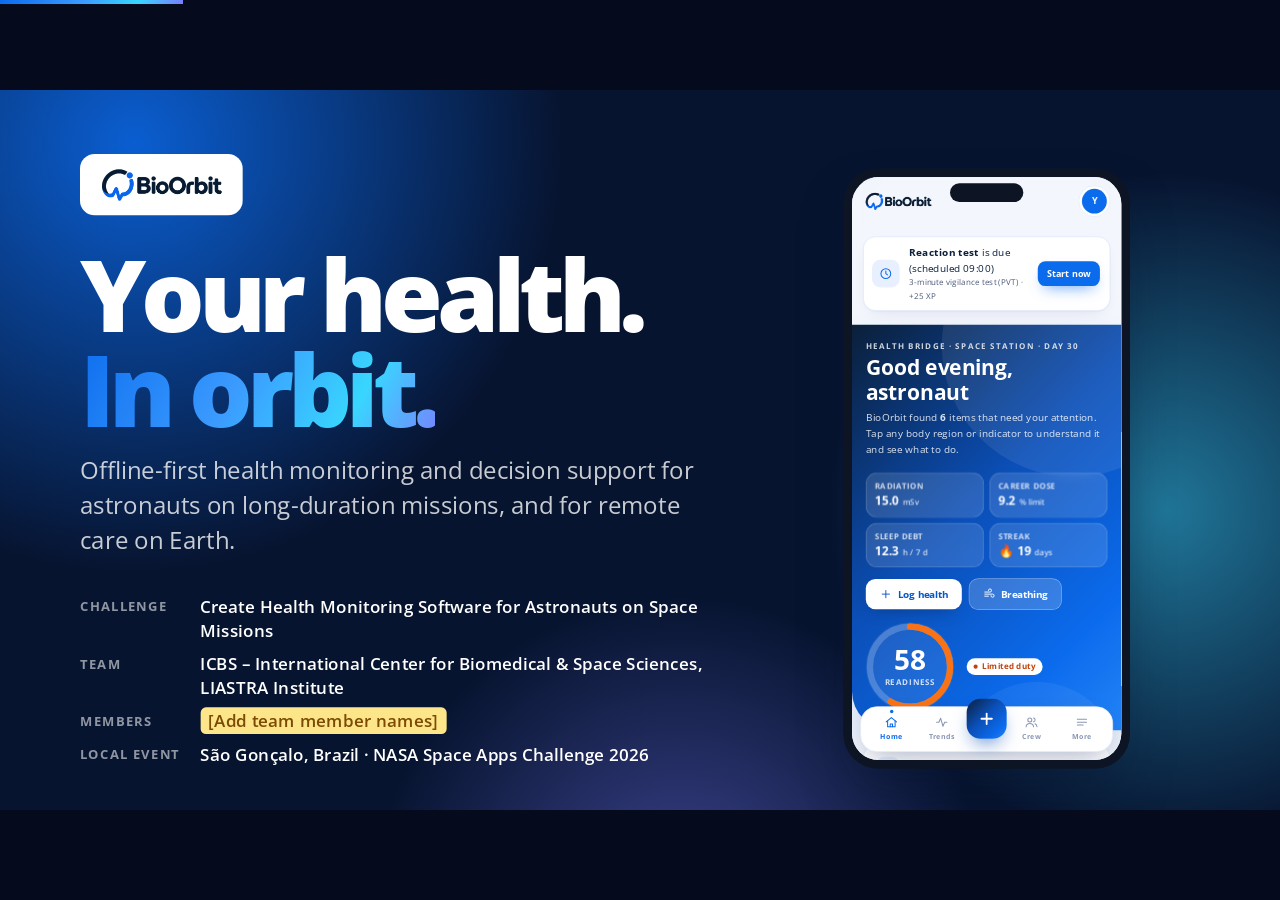
==== slides/index.html @ 47b67881 "Add 7-slide project demo and link it from site and docs" ====
<!doctype html>
<!--
  BioOrbit — Project demo (7 slides) · NASA Space Apps Challenge 2026
  LIASTRA Institute & ICBS
  ► EDIT TEAM MEMBER NAMES: search for "TEAM_MEMBERS" below.
  Navigate with ← → / space / swipe. Print (Ctrl/Cmd+P → Save as PDF, landscape) for a PDF version.
  SI disclosure: this page was written with the assistance of an AI coding assistant (Claude, Anthropic).
-->
<html lang="en">
<head>
<meta charset="utf-8">
<meta name="viewport" content="width=device-width, initial-scale=1">
<title>BioOrbit — Project Demo</title>
<meta name="description" content="BioOrbit project demo: 7 slides. LIASTRA Institute & ICBS, NASA Space Apps Challenge 2026.">
<link rel="icon" href="data:image/svg+xml,%3Csvg viewBox='0 0 100 100' xmlns='http://www.w3.org/2000/svg'%3E%3Cpath d='M68 20.8A36 36 0 1 0 24.5 77.5' fill='none' stroke='%230b1f3a' stroke-width='11' stroke-linecap='round'/%3E%3Cpath d='M17 76h12l7-14 8 27 6-10c14-1 26-8 32-20 3-6 4-11 4-17' fill='none' stroke='%230b6bed' stroke-width='10' stroke-linecap='round' stroke-linejoin='round'/%3E%3Ccircle cx='80' cy='21' r='8' fill='%230b6bed'/%3E%3C/svg%3E">
<link rel="preconnect" href="https://fonts.googleapis.com">
<link rel="preconnect" href="https://fonts.gstatic.com" crossorigin>
<link href="https://fonts.googleapis.com/css2?family=Open+Sans:wght@400;600;700;800&display=swap" rel="stylesheet">
<style>
:root { --navy: #071430; --ink: #0b1f3a; --ink2: #4a5878; --muted: #8592b0; --blue: #0b6bed; --sky: #3b9bff; --cyan: #38d6ff; --soft: #f3f6fc; --line: #e3e9f4; --grad: linear-gradient(120deg, #0b6bed, #3b9bff 45%, #38d6ff 75%, #7c7cff); }
* { box-sizing: border-box; }
html, body { margin: 0; height: 100%; background: #050b1c; font-family: 'Open Sans', system-ui, sans-serif; color: var(--ink); -webkit-font-smoothing: antialiased; overflow: hidden; }
.deck { position: fixed; inset: 0; display: grid; place-items: center; }
.slide { position: absolute; width: 1920px; height: 1080px; left: 50%; top: 50%; transform-origin: 0 0; overflow: hidden; background: #fff; opacity: 0; pointer-events: none; transition: opacity .45s ease; }
.slide.active { opacity: 1; pointer-events: auto; }
h1, h2, h3 { margin: 0; letter-spacing: -.035em; line-height: 1.05; }
p { margin: 0; }
.pad { position: absolute; inset: 0; padding: 96px 120px; }
.eyebrow { font-size: 24px; font-weight: 800; letter-spacing: .16em; text-transform: uppercase; background: var(--grad); -webkit-background-clip: text; background-clip: text; color: transparent; }
.eyebrow.light { background: none; color: #8fd2ff; }
h2 { font-size: 84px; font-weight: 800; margin-top: 20px; }
.lead { font-size: 32px; color: var(--ink2); margin-top: 26px; max-width: 1200px; line-height: 1.45; }
.num { position: absolute; right: 60px; bottom: 44px; font-size: 20px; font-weight: 700; color: var(--muted); }
.dark .num { color: rgba(255, 255, 255, .5); }
.foot-brand { position: absolute; left: 120px; bottom: 40px; display: flex; align-items: center; gap: 12px; font-size: 22px; font-weight: 800; color: var(--muted); }
.foot-brand svg { width: 34px; height: 34px; }
.dark { background: var(--navy); color: #fff; }
.dark .lead { color: rgba(255, 255, 255, .78); }
.mesh { position: absolute; inset: 0; pointer-events: none; }
.mesh i { position: absolute; border-radius: 50%; }
.grad-text { background: var(--grad); -webkit-background-clip: text; background-clip: text; color: transparent; }

/* device frames (fixed 1920×1080 coordinate space) */
.frame { position: relative; overflow: hidden; background: #f3f6fc; }
.frame iframe { position: absolute; left: 0; top: 0; border: 0; transform-origin: 0 0; pointer-events: none; }
.laptop { background: #0d1424; border-radius: 26px 26px 8px 8px; padding: 14px; box-shadow: 0 50px 100px -30px rgba(0, 0, 0, .55); }
.laptop .frame { border-radius: 12px; }
.phone { background: #0d1424; border-radius: 52px; padding: 13px; box-shadow: 0 40px 80px -24px rgba(7, 20, 48, .5); position: relative; }
.phone .frame { border-radius: 40px; }
.phone::after { content: ''; position: absolute; top: 22px; left: 50%; transform: translateX(-50%); width: 110px; height: 28px; border-radius: 16px; background: #0d1424; }

/* ---------- slide 1: title ---------- */
.s1 .mesh .a { width: 1400px; height: 1400px; left: -500px; top: -620px; background: radial-gradient(circle, rgba(11, 107, 237, .85), transparent 65%); }
.s1 .mesh .b { width: 1100px; height: 1100px; right: -380px; top: 80px; background: radial-gradient(circle, rgba(56, 214, 255, .5), transparent 65%); }
.s1 .mesh .c { width: 1000px; height: 1000px; left: 520px; bottom: -640px; background: radial-gradient(circle, rgba(124, 124, 255, .45), transparent 65%); }
.s1 .pad { display: grid; grid-template-columns: 1fr 640px; gap: 60px; align-items: center; }
.logo-chip { display: inline-flex; align-items: center; gap: 16px; background: #fff; border-radius: 22px; padding: 14px 26px; }
.logo-chip img { height: 64px; display: block; }
.s1 h1 { font-size: 150px; font-weight: 800; letter-spacing: -.06em; margin-top: 46px; line-height: .95; }
.s1 .lead { font-size: 36px; }
.meta { margin-top: 54px; display: grid; grid-template-columns: auto 1fr; gap: 14px 30px; font-size: 26px; }
.meta dt { color: rgba(255, 255, 255, .55); font-weight: 700; text-transform: uppercase; letter-spacing: .08em; font-size: 20px; padding-top: 5px; }
.meta dd { margin: 0; font-weight: 600; }
.edit-me { background: #fde68a; color: #7c4a03; padding: 2px 12px; border-radius: 8px; }
.s1 .phone { width: 430px; justify-self: center; }
.s1 .phone .frame { width: 404px; height: 874px; }
.s1 .phone iframe { width: 390px; height: 844px; transform: scale(1.0359); }
.partner-row { position: absolute; left: 120px; right: 120px; bottom: 44px; display: flex; align-items: center; gap: 36px; }
.partner-row span { font-size: 18px; font-weight: 700; letter-spacing: .14em; text-transform: uppercase; color: rgba(255, 255, 255, .55); }
.partner-row .pl { background: #fff; border-radius: 14px; padding: 10px 18px; display: flex; gap: 26px; align-items: center; }
.partner-row img { height: 44px; display: block; }

/* ---------- slide 2: problem ---------- */
.s2 .grid { display: grid; grid-template-columns: 1fr 1fr; gap: 80px; margin-top: 10px; }
.s2 h2 { font-size: 72px; }
.big-stat { margin-top: 48px; display: grid; grid-template-columns: 1fr 1fr 1fr; gap: 24px; }
.big-stat div { background: var(--soft); border-radius: 30px; padding: 34px 32px; }
.big-stat b { display: block; font-size: 88px; font-weight: 800; letter-spacing: -.05em; line-height: 1; background: linear-gradient(120deg, var(--ink), var(--blue)); -webkit-background-clip: text; background-clip: text; color: transparent; }
.big-stat span { display: block; font-size: 24px; color: var(--ink2); margin-top: 12px; font-weight: 600; line-height: 1.35; }
.hz { display: flex; flex-direction: column; gap: 16px; }
.hz div { display: flex; align-items: center; gap: 22px; padding: 22px 26px; border-radius: 24px; border: 2px solid var(--line); font-size: 27px; font-weight: 700; }
.hz div small { display: block; font-size: 21px; color: var(--ink2); font-weight: 500; margin-top: 2px; }
.hz i { width: 64px; height: 64px; border-radius: 18px; background: linear-gradient(135deg, #0b6bed, #38d6ff); color: #fff; display: grid; place-items: center; font-style: normal; font-size: 30px; flex: none; }
.question { margin-top: 36px; font-size: 31px; font-weight: 700; color: var(--ink); line-height: 1.35; }

/* ---------- slide 3: solution ---------- */
.s3 { background: linear-gradient(180deg, #fff 0%, #eef4ff 100%); }
.s3 .head { text-align: center; }
.s3 .head h2 { font-size: 64px; }
.s3 .head .lead { margin: 18px auto 0; text-align: center; max-width: 1300px; font-size: 28px; }
.s3 .laptop { position: absolute; left: 260px; top: 330px; width: 1080px; }
.s3 .laptop .frame { width: 1052px; height: 657px; }
.s3 .laptop iframe { width: 1440px; height: 900px; transform: scale(.7306); }
.callout { position: absolute; background: #fff; border-radius: 26px; padding: 22px 26px; box-shadow: 0 30px 60px -24px rgba(11, 31, 58, .35); width: 400px; font-size: 22px; color: var(--ink2); line-height: 1.4; }
.callout b { display: block; color: var(--ink); font-size: 26px; margin-bottom: 4px; }
.callout .dot { width: 14px; height: 14px; border-radius: 50%; display: inline-block; margin-right: 8px; vertical-align: 2px; }
.c1 { right: 110px; top: 370px; } .c2 { right: 110px; top: 580px; } .c3 { right: 110px; top: 790px; }

/* ---------- slide 4: UX ---------- */
.s4 .phones { position: absolute; left: 120px; right: 120px; top: 322px; display: grid; grid-template-columns: repeat(4, 1fr); gap: 46px; }
.s4 h2 { font-size: 72px; }
.s4 .lead { font-size: 28px; max-width: 1600px; margin-top: 18px; }
.s4 .ph { display: flex; flex-direction: column; align-items: center; }
.s4 .phone { width: 340px; }
.s4 .phone .frame { width: 314px; height: 500px; }
.s4 .phone iframe { width: 390px; height: 621px; transform: scale(.8051); }
.s4 .cap { margin-top: 26px; text-align: center; }
.s4 .cap b { display: block; font-size: 28px; }
.s4 .cap span { font-size: 21px; color: var(--ink2); }
.s4 .step { display: inline-grid; place-items: center; width: 40px; height: 40px; border-radius: 50%; background: var(--blue); color: #fff; font-weight: 800; font-size: 20px; margin-bottom: 10px; }

/* ---------- slide 5: smart detection ---------- */
.s5 .cols { display: grid; grid-template-columns: 820px 1fr; gap: 70px; margin-top: 50px; align-items: start; }
.s5 .laptop { width: 820px; }
.s5 .laptop .frame { width: 792px; height: 495px; }
.s5 .laptop iframe { width: 1440px; height: 900px; transform: scale(.55); }
.cards { display: flex; flex-direction: column; gap: 20px; }
.card { border-radius: 26px; padding: 26px 30px; background: var(--soft); }
.card b { display: block; font-size: 30px; letter-spacing: -.02em; }
.card p { font-size: 23px; color: var(--ink2); margin-top: 6px; line-height: 1.4; }
.card.blue { background: linear-gradient(135deg, #0b4fb8, #0b6bed 55%, #3b9bff); color: #fff; }
.card.blue p { color: rgba(255, 255, 255, .85); }
.formula { font-family: ui-monospace, Menlo, monospace; font-size: 20px; background: rgba(255, 255, 255, .16); padding: 10px 14px; border-radius: 12px; margin-top: 12px; display: inline-block; }

/* ---------- slide 6: NASA data ---------- */
.s6 .mesh .a { width: 1300px; height: 1300px; right: -420px; top: -480px; background: radial-gradient(circle, rgba(11, 107, 237, .6), transparent 65%); }
.s6 .cols { display: grid; grid-template-columns: 1fr 1fr; gap: 60px; margin-top: 50px; }
.box { border-radius: 28px; padding: 30px 34px; background: rgba(255, 255, 255, .06); border: 1px solid rgba(255, 255, 255, .12); }
.box h3 { font-size: 30px; font-weight: 800; letter-spacing: -.02em; }
.box ul { margin: 16px 0 0; padding-left: 28px; font-size: 23px; line-height: 1.5; color: rgba(255, 255, 255, .82); }
.box li { margin: 6px 0; }
.box + .box { margin-top: 24px; }
table.env { width: 100%; border-collapse: separate; border-spacing: 0 10px; font-size: 23px; margin-top: 10px; }
table.env th { text-align: left; font-size: 17px; text-transform: uppercase; letter-spacing: .1em; color: rgba(255, 255, 255, .5); font-weight: 700; padding: 0 16px; }
table.env td { background: rgba(255, 255, 255, .07); padding: 16px; font-weight: 600; }
table.env td:first-child { border-radius: 14px 0 0 14px; } table.env td:last-child { border-radius: 0 14px 14px 0; }
table.env td.src { font-size: 17px; color: rgba(255, 255, 255, .55); font-weight: 500; }

/* ---------- slide 7: impact ---------- */
.s7 { background: linear-gradient(135deg, #f1f6ff, #f7f3ff); }
.s7 .cols { display: grid; grid-template-columns: 1fr 1fr; gap: 70px; margin-top: 46px; }
.s7 .fut { display: grid; grid-template-columns: 1fr 1fr; gap: 18px; }
.s7 .fut div { background: #fff; border-radius: 24px; padding: 24px 26px; box-shadow: 0 16px 36px -24px rgba(11, 31, 58, .35); }
.s7 .fut b { display: block; font-size: 25px; }
.s7 .fut span { font-size: 20px; color: var(--ink2); }
.earth { border-radius: 32px; padding: 38px 40px; background: linear-gradient(135deg, #0b4fb8, #0b6bed 55%, #3b9bff); color: #fff; }
.earth h3 { font-size: 40px; font-weight: 800; }
.earth p { font-size: 25px; color: rgba(255, 255, 255, .88); margin-top: 14px; line-height: 1.45; }
.links { margin-top: 34px; background: #fff; border-radius: 28px; padding: 26px 32px; display: grid; gap: 10px; font-size: 24px; }
.links b { color: var(--muted); font-size: 18px; text-transform: uppercase; letter-spacing: .1em; display: inline-block; width: 150px; }
.links a { color: var(--blue); font-weight: 700; text-decoration: none; }
.s7 .partner-row span { color: var(--muted); }
.s7 .partner-row .pl { box-shadow: 0 10px 24px -16px rgba(11, 31, 58, .35); }

/* ---------- controls ---------- */
.controls { position: fixed; bottom: 18px; left: 50%; transform: translateX(-50%); display: flex; align-items: center; gap: 10px; z-index: 10; background: rgba(10, 20, 45, .75); backdrop-filter: blur(10px); padding: 8px 10px; border-radius: 999px; color: #fff; font: 600 14px 'Open Sans', sans-serif; transition: opacity .3s; }
.controls button { border: 0; background: rgba(255, 255, 255, .12); color: #fff; width: 38px; height: 38px; border-radius: 50%; font-size: 18px; cursor: pointer; }
.controls button:hover { background: rgba(255, 255, 255, .25); }
.controls .pdf { width: auto; padding: 0 14px; border-radius: 999px; font-size: 13px; font-weight: 700; }
.progress { position: fixed; top: 0; left: 0; height: 4px; background: var(--grad); z-index: 10; transition: width .4s; }
body.idle .controls { opacity: 0; }

@media print {
  @page { size: 1920px 1080px; margin: 0; }
  html, body { overflow: visible; height: auto; background: #fff; }
  .deck { position: static; display: block; }
  .slide { position: relative; left: 0 !important; top: 0 !important; transform: none !important; opacity: 1; page-break-after: always; break-after: page; }
  .controls, .progress { display: none; }
  * { -webkit-print-color-adjust: exact; print-color-adjust: exact; }
}
</style>
</head>
<body>
<div class="progress" id="progress"></div>
<div class="deck" id="deck">

  <!-- 1 · TITLE -->
  <section class="slide dark s1">
    <div class="mesh"><i class="a"></i><i class="b"></i><i class="c"></i></div>
    <div class="pad">
      <div>
        <div class="logo-chip"><img src="../assets/img/bioorbit-logo.webp" alt="BioOrbit"></div>
        <h1>Your health.<br><span class="grad-text">In orbit.</span></h1>
        <p class="lead">Offline-first health monitoring and decision support for astronauts on long-duration missions, and for remote care on Earth.</p>
        <dl class="meta">
          <dt>Challenge</dt><dd>Create Health Monitoring Software for Astronauts on Space Missions</dd>
          <dt>Team</dt><dd>ICBS – International Center for Biomedical &amp; Space Sciences, LIASTRA Institute</dd>
          <!-- TEAM_MEMBERS: replace the text inside the span below with the member names -->
          <dt>Members</dt><dd><span class="edit-me" id="members">[Add team member names]</span></dd>
          <dt>Local event</dt><dd>São Gonçalo, Brazil · NASA Space Apps Challenge 2026</dd>
        </dl>
      </div>
      <div class="phone"><div class="frame"><iframe src="../app.html?embed=1#bridge" title="BioOrbit app" tabindex="-1"></iframe></div></div>
    </div>
  </section>

  <!-- 2 · PROBLEM -->
  <section class="slide s2">
    <div class="pad">
      <div class="grid">
        <div>
          <div class="eyebrow">The challenge</div>
          <h2>Far from Earth, astronauts are their own first doctors.</h2>
          <div class="big-stat">
            <div><b>22<small style="font-size:40px"> min</small></b><span>max one-way delay to Mars</span></div>
            <div><b>0</b><span>chance of evacuation in Mars transit</span></div>
            <div><b>~6<small style="font-size:40px"> h</small></b><span>average sleep per night in orbit</span></div>
          </div>
          <p class="question">How can a crew spot health changes early, understand them and act, without waiting for Earth?</p>
        </div>
        <div>
          <p style="font-size:24px;font-weight:700;color:var(--muted);text-transform:uppercase;letter-spacing:.12em;margin:8px 0 20px">NASA HRP · 5 hazards of human spaceflight</p>
          <div class="hz">
            <div><i>☢</i><span>Space radiation<small>Cancer, cardiovascular and CNS risk</small></span></div>
            <div><i>◉</i><span>Isolation &amp; confinement<small>Mood, sleep, cognition, crew cohesion</small></span></div>
            <div><i>↔</i><span>Distance from Earth<small>Delayed support, no evacuation</small></span></div>
            <div><i>⇵</i><span>Gravity fields<small>Bone, muscle, heart, vision (SANS)</small></span></div>
            <div><i>⌂</i><span>Hostile closed environments<small>Air, CO₂, microbes, immune changes</small></span></div>
          </div>
        </div>
      </div>
    </div>
    <div class="foot-brand"><svg viewBox="0 0 100 100"><path d="M68 20.8A36 36 0 1 0 24.5 77.5" fill="none" stroke="#0b1f3a" stroke-width="11" stroke-linecap="round"/><path d="M17 76h12l7-14 8 27 6-10c14-1 26-8 32-20 3-6 4-11 4-17" fill="none" stroke="#0b6bed" stroke-width="10" stroke-linecap="round" stroke-linejoin="round"/><circle cx="80" cy="21" r="8" fill="#0b6bed"/></svg>BioOrbit</div>
    <div class="num">2 / 7</div>
  </section>

  <!-- 3 · SOLUTION -->
  <section class="slide s3">
    <div class="pad">
      <div class="head">
        <div class="eyebrow">Our solution</div>
        <h2>BioOrbit: a health bridge for every crew member.</h2>
        <p class="lead">One screen answers three questions: <b>How am I?</b> <b>What does it mean?</b> <b>What do I do now?</b></p>
      </div>
    </div>
    <div class="laptop"><div class="frame"><iframe src="../app.html?embed=1#bridge" title="BioOrbit bridge" tabindex="-1"></iframe></div></div>
    <div class="callout c1"><b>Readiness score</b>0–100 score with a duty status, from 14 indicators, symptoms and baseline changes.</div>
    <div class="callout c2"><b>Interactive body map</b><span class="dot" style="background:#10b981"></span><span class="dot" style="background:#f59e0b"></span><span class="dot" style="background:#ef4444"></span>8 body systems, colour-coded and clickable.</div>
    <div class="callout c3"><b>Findings &amp; guidance</b>Clear onboard actions, with escalation that adapts to the communication delay.</div>
    <div class="num">3 / 7</div>
  </section>

  <!-- 4 · USER EXPERIENCE -->
  <section class="slide s4">
    <div class="pad">
      <div class="eyebrow">User experience</div>
      <h2>Measure. Understand. Act.</h2>
      <p class="lead">It works offline on any phone or laptop. Every measurement explains itself, so no medical training is needed.</p>
    </div>
    <div class="phones">
      <div class="ph"><div class="phone"><div class="frame"><iframe src="../app.html?embed=1#log" title="Log health" tabindex="-1"></iframe></div></div><div class="cap"><span class="step">1</span><b>Guided logging</b><span>Fields turn green, amber or red as you type</span></div></div>
      <div class="ph"><div class="phone"><div class="frame"><iframe src="../app.html?embed=1#pulse" title="Camera pulse" tabindex="-1"></iframe></div></div><div class="cap"><span class="step">2</span><b>Camera pulse</b><span>Heart rate from a fingertip, on-device</span></div></div>
      <div class="ph"><div class="phone"><div class="frame"><iframe src="../app.html?embed=1#reaction" title="Reaction test" tabindex="-1"></iframe></div></div><div class="cap"><span class="step">3</span><b>Reaction test</b><span>3-min PVT-B fatigue screening (used on the ISS)</span></div></div>
      <div class="ph"><div class="phone"><div class="frame"><iframe src="../app.html?embed=1#achievements" title="Achievements" tabindex="-1"></iframe></div></div><div class="cap"><span class="step">4</span><b>Gamified routine</b><span>Timed prompts, XP, streaks and badges</span></div></div>
    </div>
    <div class="num">4 / 7</div>
  </section>

  <!-- 5 · SMART DETECTION -->
  <section class="slide s5">
    <div class="pad">
      <div class="eyebrow">How it works</div>
      <h2>It catches change before it becomes an emergency.</h2>
      <div class="cols">
        <div>
          <div class="laptop"><div class="frame"><iframe src="../app.html?embed=1#trends" title="Trends" tabindex="-1"></iframe></div></div>
          <p style="font-size:22px;color:var(--ink2);margin-top:22px">Dynamic charts: the reference band is shown in green, points are colour-coded by status, and the whole crew can be compared.</p>
        </div>
        <div class="cards">
          <div class="card blue"><b>Personal-baseline drift</b><p>Compares your last 3 days with your own 18-day baseline, and flags change even inside the "normal" range.</p><span class="formula">z = (recent − baseline) / sd  ·  |z| ≥ 2</span></div>
          <div class="card"><b>Multi-signal patterns</b><p>Sleep debt + slower reactions → fatigue. Fever + high heart rate + rash → possible infection. Low mood on 3 of 5 days → behavioural health.</p></div>
          <div class="card"><b>Delay-aware escalation</b><p>On the ISS: call the flight surgeon. On Mars: follow the onboard protocol now and send a structured downlink report.</p></div>
        </div>
      </div>
    </div>
    <div class="num">5 / 7</div>
  </section>

  <!-- 6 · NASA DATA -->
  <section class="slide dark s6">
    <div class="mesh"><i class="a"></i></div>
    <div class="pad">
      <div class="eyebrow light">NASA &amp; space agency data</div>
      <h2>Built on open space-health science.</h2>
      <div class="cols">
        <div>
          <div class="box"><h3>NASA Human Research Program</h3><ul>
            <li><b>5 Hazards of Human Spaceflight:</b> every indicator is mapped to one or more hazards</li>
            <li><b>Risks of Human Spaceflight:</b> chosen body systems (cardiovascular, bone and muscle, behavioural, sleep, nutrition, SANS, immune)</li>
            <li><b>NASA-STD-3001:</b> 600 mSv career radiation limit in the dose tracker</li></ul></div>
          <div class="box"><h3>CSA &amp; scientific literature</h3><ul>
            <li>CSA: <i>Monitoring Radiation for Astronaut Health</i> → cumulative dose tracking</li>
            <li>PVT-B (Basner et al., 2011): validated 3-minute vigilance test</li>
            <li>Sleep (Barger 2014), core temperature (Stahn 2017), bone loss (Lang 2004)</li></ul></div>
        </div>
        <div class="box"><h3>Mission environments in the app</h3>
          <table class="env">
            <tr><th>Environment</th><th>Dose / day</th><th>Delay</th><th>Source</th></tr>
            <tr><td>🛰 Space Station</td><td>≈ 0.5 mSv</td><td>&lt; 1 s</td><td class="src">ISS dosimetry</td></tr>
            <tr><td>🌕 Lunar surface</td><td>1.37 mSv</td><td>~1.3 s</td><td class="src">Zhang 2020</td></tr>
            <tr><td>🚀 Mars transit</td><td>1.84 mSv</td><td>3–22 min</td><td class="src">Zeitlin 2013</td></tr>
            <tr><td>🔴 Mars surface</td><td>0.64 mSv</td><td>3–22 min</td><td class="src">Hassler 2014</td></tr>
            <tr><td>🌍 Earth remote care</td><td>background</td><td>real time</td><td class="src">telemedicine</td></tr>
          </table>
        </div>
      </div>
    </div>
    <div class="num">6 / 7</div>
  </section>

  <!-- 7 · IMPACT & FUTURE -->
  <section class="slide s7">
    <div class="pad">
      <div class="eyebrow">Impact &amp; future</div>
      <h2>Built for Mars. Useful on Earth.</h2>
      <div class="cols">
        <div>
          <div class="earth"><h3>🌍 Remote care on Earth</h3><p>The same offline, delay-tolerant design serves people far from hospitals: Amazon riverside communities, Antarctic stations, ships at sea and home monitoring linked to telemedicine.</p></div>
          <div class="links">
            <div><b>Website</b><a href="https://aniramanin.github.io/bioorbit/">aniramanin.github.io/bioorbit</a></div>
            <div><b>Live app</b><a href="https://aniramanin.github.io/bioorbit/app.html">aniramanin.github.io/bioorbit/app.html</a></div>
            <div><b>Code</b><a href="https://github.com/aniramanin/bioorbit">github.com/aniramanin/bioorbit</a></div>
          </div>
        </div>
        <div>
          <p style="font-size:24px;font-weight:700;color:var(--muted);text-transform:uppercase;letter-spacing:.12em;margin:4px 0 20px">Next steps</p>
          <div class="fut">
            <div><b>Wearable sensors</b><span>Bluetooth heart rate, SpO₂ and temperature input</span></div>
            <div><b>Ultrasound guidance</b><span>Step-by-step guidance for self-scans</span></div>
            <div><b>Learned baselines</b><span>Models trained on analog-mission data</span></div>
            <div><b>Clinical validation</b><span>Testing with flight surgeons and physicians</span></div>
          </div>
        </div>
      </div>
    </div>
    <div class="partner-row"><span>A project by</span><div class="pl"><img src="../assets/img/liastra-logo.png" alt="LIASTRA Institute"><img src="../assets/img/icbs-logo.webp" alt="ICBS"></div><span>Competing in</span><div class="pl"><img src="../assets/img/space-apps-logo.png" alt="NASA Space Apps Challenge"></div></div>
    <div class="num">7 / 7</div>
  </section>
</div>

<div class="controls" id="controls">
  <button id="prev" aria-label="Previous slide">‹</button>
  <span id="count">1 / 7</span>
  <button id="next" aria-label="Next slide">›</button>
  <button class="pdf" id="pdf" title="Save as PDF (choose landscape)">PDF</button>
  <button class="pdf" id="fs" title="Fullscreen">⛶</button>
</div>

<script>
(function () {
  const slides = [...document.querySelectorAll('.slide')];
  let i = Math.max(0, Math.min(slides.length - 1, (parseInt(location.hash.slice(1), 10) || 1) - 1));
  function fit() {
    const s = Math.min(innerWidth / 1920, innerHeight / 1080);
    slides.forEach(sl => { sl.style.transform = `scale(${s}) translate(-50%, -50%)`; });
  }
  function show(n) {
    i = (n + slides.length) % slides.length;
    slides.forEach((s, k) => s.classList.toggle('active', k === i));
    document.getElementById('count').textContent = `${i + 1} / ${slides.length}`;
    document.getElementById('progress').style.width = ((i + 1) / slides.length * 100) + '%';
    history.replaceState(null, '', '#' + (i + 1));
  }
  addEventListener('resize', fit);
  addEventListener('keydown', e => {
    if (['ArrowRight', 'PageDown', ' '].includes(e.key)) { e.preventDefault(); show(i + 1); }
    if (['ArrowLeft', 'PageUp'].includes(e.key)) { e.preventDefault(); show(i - 1); }
    if (e.key === 'Home') show(0);
    if (e.key === 'End') show(slides.length - 1);
    if (e.key === 'f') document.documentElement.requestFullscreen && document.documentElement.requestFullscreen();
  });
  document.getElementById('prev').onclick = () => show(i - 1);
  document.getElementById('next').onclick = () => show(i + 1);
  document.getElementById('pdf').onclick = () => print();
  document.getElementById('fs').onclick = () => (document.fullscreenElement ? document.exitFullscreen() : document.documentElement.requestFullscreen());
  let x0 = null;
  addEventListener('touchstart', e => { x0 = e.touches[0].clientX; }, { passive: true });
  addEventListener('touchend', e => { if (x0 === null) return; const dx = e.changedTouches[0].clientX - x0; if (Math.abs(dx) > 40) show(i + (dx < 0 ? 1 : -1)); x0 = null; });
  let t; const idle = () => { document.body.classList.remove('idle'); clearTimeout(t); t = setTimeout(() => document.body.classList.add('idle'), 2500); };
  addEventListener('mousemove', idle); idle();
  fit(); show(i);
})();
</script>
</body>
</html>
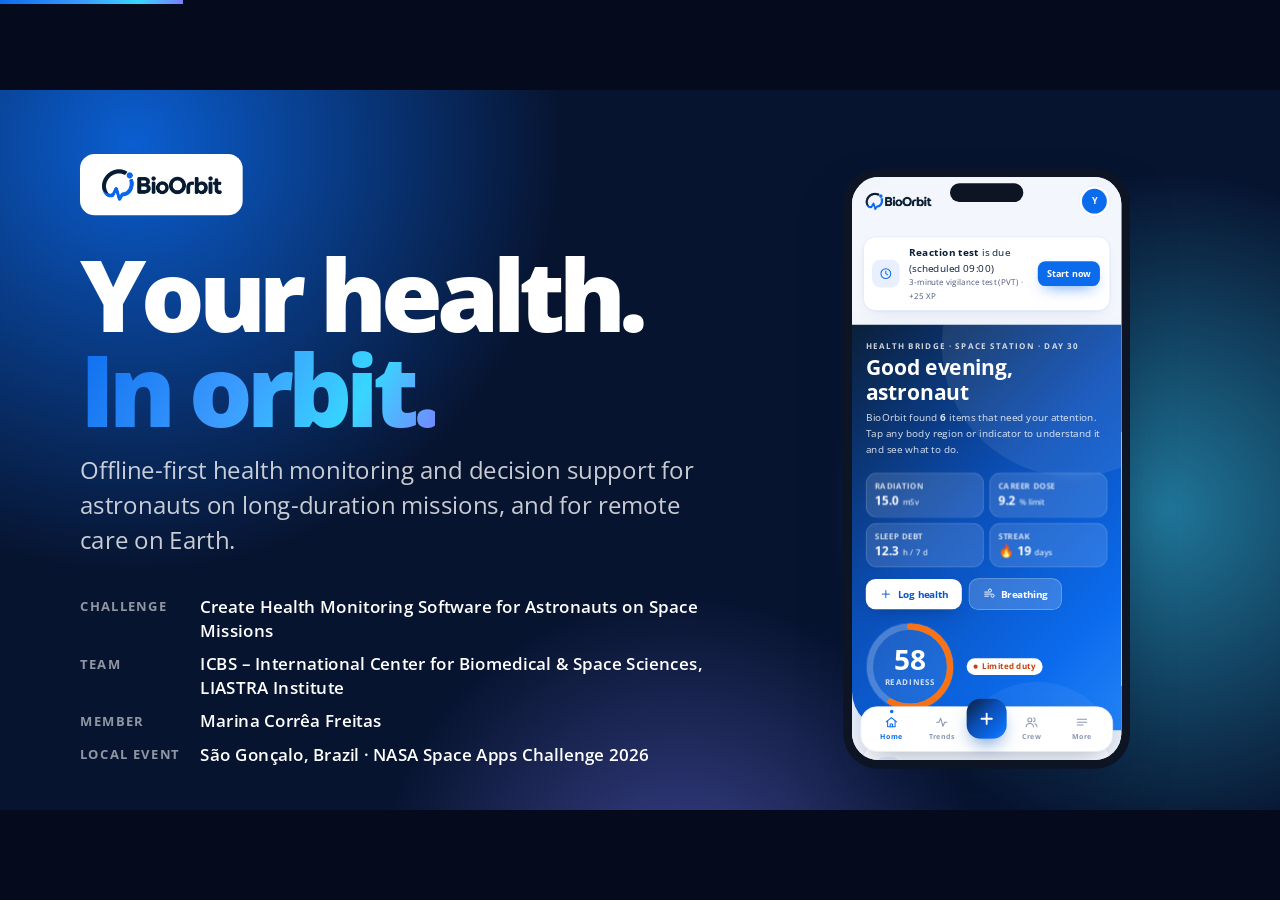
==== commit 871f686e: "Slides: add team member, phone-proportioned frames on slide 4" ====
--- a/slides/index.html
+++ b/slides/index.html
@@ -101,10 +101,11 @@
 .s4 h2 { font-size: 72px; }
 .s4 .lead { font-size: 28px; max-width: 1600px; margin-top: 18px; }
 .s4 .ph { display: flex; flex-direction: column; align-items: center; }
-.s4 .phone { width: 340px; }
-.s4 .phone .frame { width: 314px; height: 500px; }
-.s4 .phone iframe { width: 390px; height: 621px; transform: scale(.8051); }
-.s4 .cap { margin-top: 26px; text-align: center; }
+.s4 .phone { width: 299px; border-radius: 46px; padding: 12px; }
+.s4 .phone::after { top: 20px; width: 90px; height: 24px; }
+.s4 .phone .frame { width: 275px; height: 595px; border-radius: 35px; }
+.s4 .phone iframe { width: 390px; height: 844px; transform: scale(.7051); }
+.s4 .cap { margin-top: 22px; text-align: center; }
 .s4 .cap b { display: block; font-size: 28px; }
 .s4 .cap span { font-size: 21px; color: var(--ink2); }
 .s4 .step { display: inline-grid; place-items: center; width: 40px; height: 40px; border-radius: 50%; background: var(--blue); color: #fff; font-weight: 800; font-size: 20px; margin-bottom: 10px; }
@@ -185,8 +186,8 @@
         <dl class="meta">
           <dt>Challenge</dt><dd>Create Health Monitoring Software for Astronauts on Space Missions</dd>
           <dt>Team</dt><dd>ICBS – International Center for Biomedical &amp; Space Sciences, LIASTRA Institute</dd>
-          <!-- TEAM_MEMBERS: replace the text inside the span below with the member names -->
-          <dt>Members</dt><dd><span class="edit-me" id="members">[Add team member names]</span></dd>
+          <!-- TEAM_MEMBERS -->
+          <dt>Member</dt><dd id="members">Marina Corrêa Freitas</dd>
           <dt>Local event</dt><dd>São Gonçalo, Brazil · NASA Space Apps Challenge 2026</dd>
         </dl>
       </div>
@@ -248,10 +249,10 @@
       <p class="lead">It works offline on any phone or laptop. Every measurement explains itself, so no medical training is needed.</p>
     </div>
     <div class="phones">
-      <div class="ph"><div class="phone"><div class="frame"><iframe src="../app.html?embed=1#log" title="Log health" tabindex="-1"></iframe></div></div><div class="cap"><span class="step">1</span><b>Guided logging</b><span>Fields turn green, amber or red as you type</span></div></div>
-      <div class="ph"><div class="phone"><div class="frame"><iframe src="../app.html?embed=1#pulse" title="Camera pulse" tabindex="-1"></iframe></div></div><div class="cap"><span class="step">2</span><b>Camera pulse</b><span>Heart rate from a fingertip, on-device</span></div></div>
-      <div class="ph"><div class="phone"><div class="frame"><iframe src="../app.html?embed=1#reaction" title="Reaction test" tabindex="-1"></iframe></div></div><div class="cap"><span class="step">3</span><b>Reaction test</b><span>3-min PVT-B fatigue screening (used on the ISS)</span></div></div>
-      <div class="ph"><div class="phone"><div class="frame"><iframe src="../app.html?embed=1#achievements" title="Achievements" tabindex="-1"></iframe></div></div><div class="cap"><span class="step">4</span><b>Gamified routine</b><span>Timed prompts, XP, streaks and badges</span></div></div>
+      <div class="ph"><div class="phone"><div class="frame"><iframe src="../app.html?embed=1#log" title="Log health" tabindex="-1"></iframe></div></div><div class="cap"><b>Guided logging</b><span>Fields turn green, amber or red as you type</span></div></div>
+      <div class="ph"><div class="phone"><div class="frame"><iframe src="../app.html?embed=1#pulse" title="Camera pulse" tabindex="-1"></iframe></div></div><div class="cap"><b>Camera pulse</b><span>Heart rate from a fingertip, on-device</span></div></div>
+      <div class="ph"><div class="phone"><div class="frame"><iframe src="../app.html?embed=1#reaction" title="Reaction test" tabindex="-1"></iframe></div></div><div class="cap"><b>Reaction test</b><span>3-min PVT-B fatigue screening (used on the ISS)</span></div></div>
+      <div class="ph"><div class="phone"><div class="frame"><iframe src="../app.html?embed=1#achievements" title="Achievements" tabindex="-1"></iframe></div></div><div class="cap"><b>Gamified routine</b><span>Timed prompts, XP, streaks and badges</span></div></div>
     </div>
     <div class="num">4 / 7</div>
   </section>
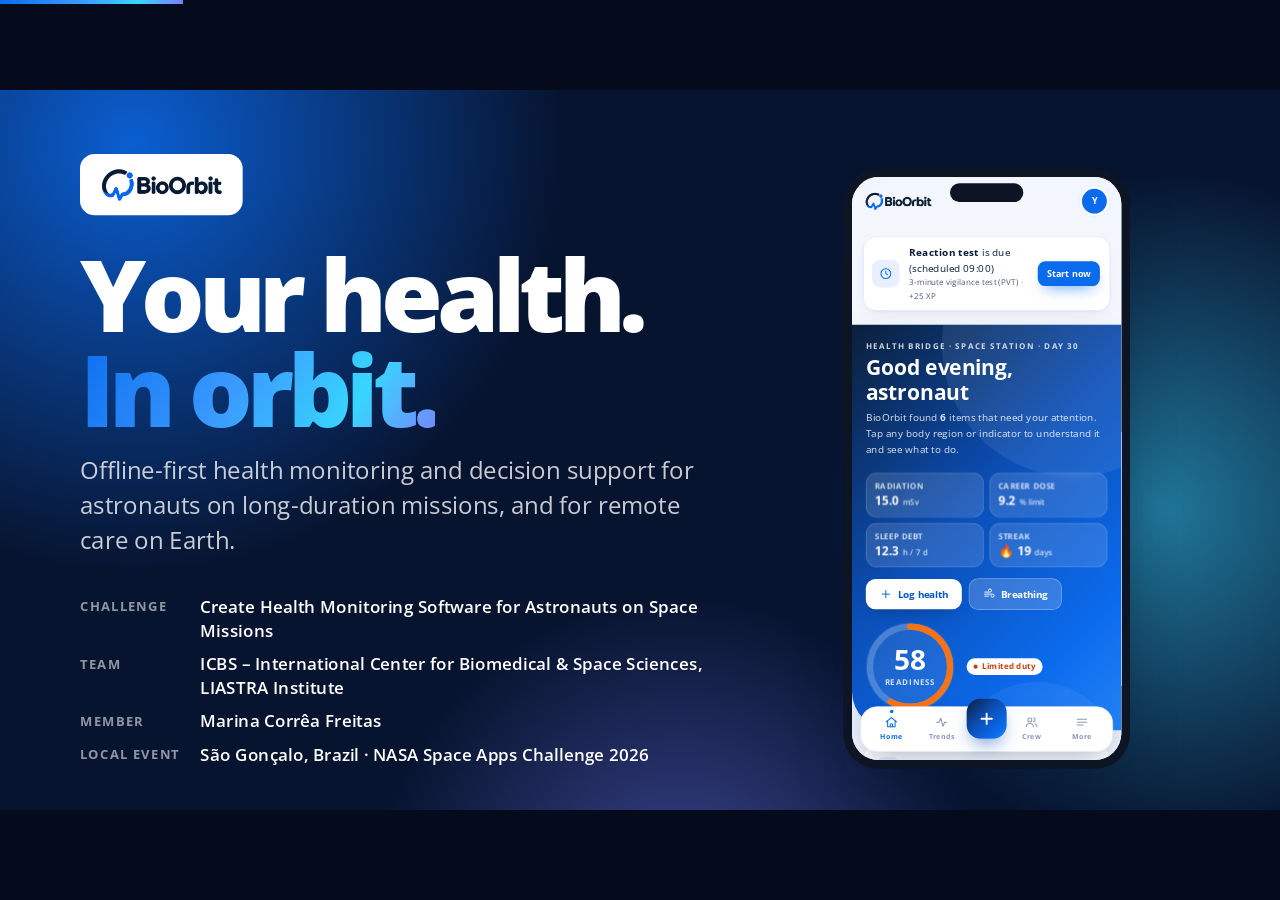
==== commit 435e5ba7: "Add PDF version of the demo slides" ====
--- a/slides/index.html
+++ b/slides/index.html
@@ -156,10 +156,13 @@
 /* ---------- controls ---------- */
 .controls { position: fixed; bottom: 18px; left: 50%; transform: translateX(-50%); display: flex; align-items: center; gap: 10px; z-index: 10; background: rgba(10, 20, 45, .75); backdrop-filter: blur(10px); padding: 8px 10px; border-radius: 999px; color: #fff; font: 600 14px 'Open Sans', sans-serif; transition: opacity .3s; }
 .controls button { border: 0; background: rgba(255, 255, 255, .12); color: #fff; width: 38px; height: 38px; border-radius: 50%; font-size: 18px; cursor: pointer; }
-.controls button:hover { background: rgba(255, 255, 255, .25); }
+.controls button:hover, .controls a.pdf:hover { background: rgba(255, 255, 255, .25); }
+.controls a.pdf { display: inline-grid; place-items: center; height: 38px; color: #fff; text-decoration: none; background: rgba(255, 255, 255, .12); }
 .controls .pdf { width: auto; padding: 0 14px; border-radius: 999px; font-size: 13px; font-weight: 700; }
 .progress { position: fixed; top: 0; left: 0; height: 4px; background: var(--grad); z-index: 10; transition: width .4s; }
 body.idle .controls { opacity: 0; }
+.export .controls, .export .progress { display: none !important; }
+.export .slide { transition: none !important; }
 
 @media print {
   @page { size: 1920px 1080px; margin: 0; }
@@ -343,7 +346,7 @@
   <button id="prev" aria-label="Previous slide">‹</button>
   <span id="count">1 / 7</span>
   <button id="next" aria-label="Next slide">›</button>
-  <button class="pdf" id="pdf" title="Save as PDF (choose landscape)">PDF</button>
+  <a class="pdf" id="pdf" href="BioOrbit-slides.pdf" download title="Download PDF">PDF</a>
   <button class="pdf" id="fs" title="Fullscreen">⛶</button>
 </div>
 
@@ -372,13 +375,13 @@
   });
   document.getElementById('prev').onclick = () => show(i - 1);
   document.getElementById('next').onclick = () => show(i + 1);
-  document.getElementById('pdf').onclick = () => print();
   document.getElementById('fs').onclick = () => (document.fullscreenElement ? document.exitFullscreen() : document.documentElement.requestFullscreen());
   let x0 = null;
   addEventListener('touchstart', e => { x0 = e.touches[0].clientX; }, { passive: true });
   addEventListener('touchend', e => { if (x0 === null) return; const dx = e.changedTouches[0].clientX - x0; if (Math.abs(dx) > 40) show(i + (dx < 0 ? 1 : -1)); x0 = null; });
   let t; const idle = () => { document.body.classList.remove('idle'); clearTimeout(t); t = setTimeout(() => document.body.classList.add('idle'), 2500); };
   addEventListener('mousemove', idle); idle();
+  if (new URLSearchParams(location.search).has('export')) document.documentElement.classList.add('export');
   fit(); show(i);
 })();
 </script>
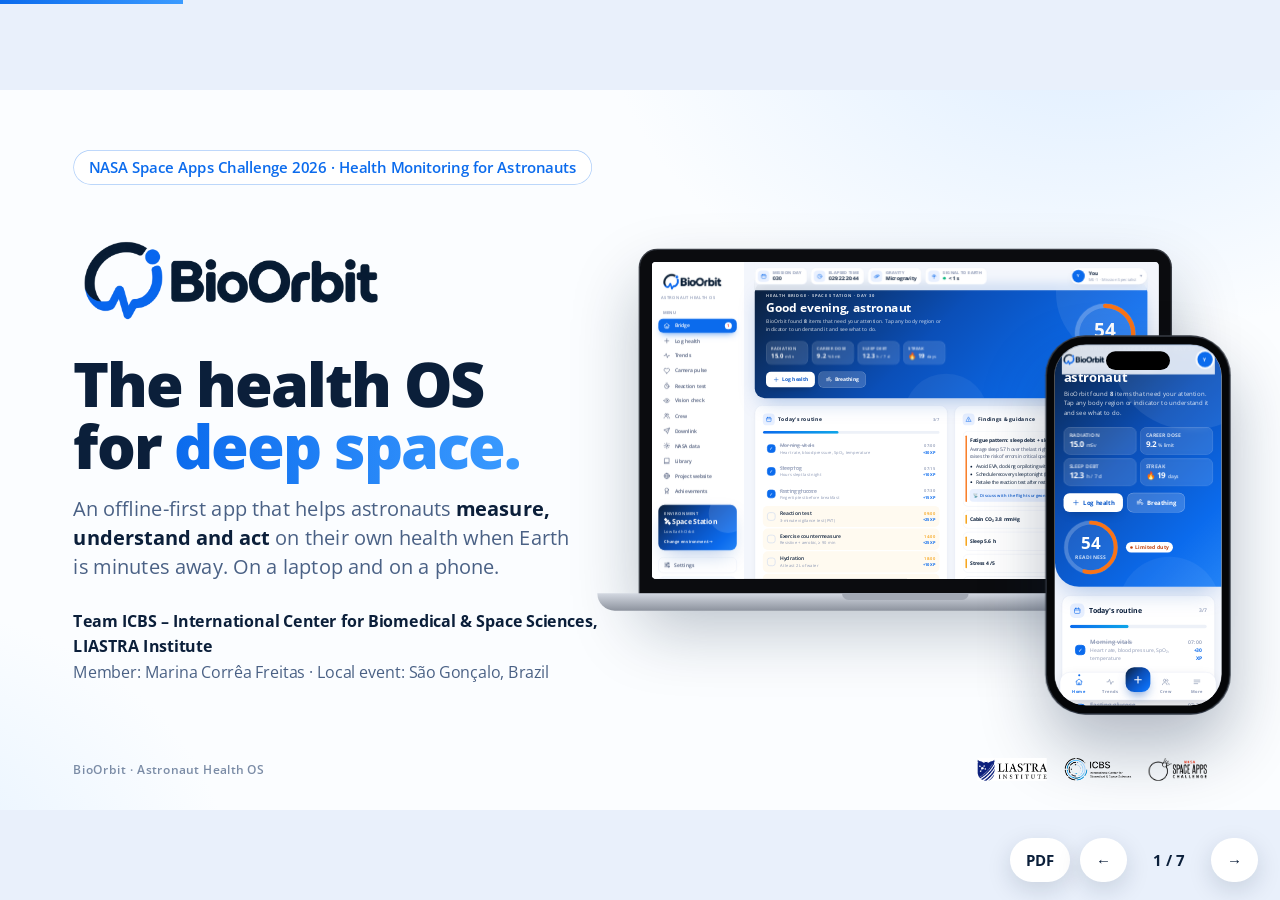
==== commit 18d197a4: "New 7-slide demo with the live app on laptop and phone; updated PDF" ====
--- a/slides/index.html
+++ b/slides/index.html
@@ -1,388 +1,282 @@
 <!doctype html>
 <!--
-  BioOrbit — Project demo (7 slides) · NASA Space Apps Challenge 2026
-  LIASTRA Institute & ICBS
-  ► EDIT TEAM MEMBER NAMES: search for "TEAM_MEMBERS" below.
-  Navigate with ← → / space / swipe. Print (Ctrl/Cmd+P → Save as PDF, landscape) for a PDF version.
-  SI disclosure: this page was written with the assistance of an AI coding assistant (Claude, Anthropic).
+  BioOrbit — 7-slide project demo (NASA Space Apps Challenge 2026)
+  The device frames embed the real BioOrbit app (app.html?embed=1) and tour it automatically.
+  SI disclosure: written with the assistance of an AI coding assistant (Claude, Anthropic). No AI-generated images.
+  Navigation: ← → keys, swipe, or the buttons. ?export=1&s=N shows one slide for PDF export.
 -->
 <html lang="en">
 <head>
 <meta charset="utf-8">
 <meta name="viewport" content="width=device-width, initial-scale=1">
 <title>BioOrbit — Project Demo</title>
-<meta name="description" content="BioOrbit project demo: 7 slides. LIASTRA Institute & ICBS, NASA Space Apps Challenge 2026.">
+<meta name="description" content="BioOrbit project demo in 7 slides, with the real app running on a laptop and a phone. ICBS & LIASTRA Institute, NASA Space Apps Challenge 2026.">
 <link rel="icon" href="data:image/svg+xml,%3Csvg viewBox='0 0 100 100' xmlns='http://www.w3.org/2000/svg'%3E%3Cpath d='M68 20.8A36 36 0 1 0 24.5 77.5' fill='none' stroke='%230b1f3a' stroke-width='11' stroke-linecap='round'/%3E%3Cpath d='M17 76h12l7-14 8 27 6-10c14-1 26-8 32-20 3-6 4-11 4-17' fill='none' stroke='%230b6bed' stroke-width='10' stroke-linecap='round' stroke-linejoin='round'/%3E%3Ccircle cx='80' cy='21' r='8' fill='%230b6bed'/%3E%3C/svg%3E">
 <link rel="preconnect" href="https://fonts.googleapis.com">
 <link rel="preconnect" href="https://fonts.gstatic.com" crossorigin>
 <link href="https://fonts.googleapis.com/css2?family=Open+Sans:wght@400;600;700;800&display=swap" rel="stylesheet">
 <style>
-:root { --navy: #071430; --ink: #0b1f3a; --ink2: #4a5878; --muted: #8592b0; --blue: #0b6bed; --sky: #3b9bff; --cyan: #38d6ff; --soft: #f3f6fc; --line: #e3e9f4; --grad: linear-gradient(120deg, #0b6bed, #3b9bff 45%, #38d6ff 75%, #7c7cff); }
-* { box-sizing: border-box; }
-html, body { margin: 0; height: 100%; background: #050b1c; font-family: 'Open Sans', system-ui, sans-serif; color: var(--ink); -webkit-font-smoothing: antialiased; overflow: hidden; }
-.deck { position: fixed; inset: 0; display: grid; place-items: center; }
-.slide { position: absolute; width: 1920px; height: 1080px; left: 50%; top: 50%; transform-origin: 0 0; overflow: hidden; background: #fff; opacity: 0; pointer-events: none; transition: opacity .45s ease; }
-.slide.active { opacity: 1; pointer-events: auto; }
-h1, h2, h3 { margin: 0; letter-spacing: -.035em; line-height: 1.05; }
-p { margin: 0; }
-.pad { position: absolute; inset: 0; padding: 96px 120px; }
-.eyebrow { font-size: 24px; font-weight: 800; letter-spacing: .16em; text-transform: uppercase; background: var(--grad); -webkit-background-clip: text; background-clip: text; color: transparent; }
-.eyebrow.light { background: none; color: #8fd2ff; }
-h2 { font-size: 84px; font-weight: 800; margin-top: 20px; }
-.lead { font-size: 32px; color: var(--ink2); margin-top: 26px; max-width: 1200px; line-height: 1.45; }
-.num { position: absolute; right: 60px; bottom: 44px; font-size: 20px; font-weight: 700; color: var(--muted); }
-.dark .num { color: rgba(255, 255, 255, .5); }
-.foot-brand { position: absolute; left: 120px; bottom: 40px; display: flex; align-items: center; gap: 12px; font-size: 22px; font-weight: 800; color: var(--muted); }
-.foot-brand svg { width: 34px; height: 34px; }
-.dark { background: var(--navy); color: #fff; }
-.dark .lead { color: rgba(255, 255, 255, .78); }
-.mesh { position: absolute; inset: 0; pointer-events: none; }
-.mesh i { position: absolute; border-radius: 50%; }
-.grad-text { background: var(--grad); -webkit-background-clip: text; background-clip: text; color: transparent; }
-
-/* device frames (fixed 1920×1080 coordinate space) */
-.frame { position: relative; overflow: hidden; background: #f3f6fc; }
-.frame iframe { position: absolute; left: 0; top: 0; border: 0; transform-origin: 0 0; pointer-events: none; }
-.laptop { background: #0d1424; border-radius: 26px 26px 8px 8px; padding: 14px; box-shadow: 0 50px 100px -30px rgba(0, 0, 0, .55); }
-.laptop .frame { border-radius: 12px; }
-.phone { background: #0d1424; border-radius: 52px; padding: 13px; box-shadow: 0 40px 80px -24px rgba(7, 20, 48, .5); position: relative; }
-.phone .frame { border-radius: 40px; }
-.phone::after { content: ''; position: absolute; top: 22px; left: 50%; transform: translateX(-50%); width: 110px; height: 28px; border-radius: 16px; background: #0d1424; }
-
-/* ---------- slide 1: title ---------- */
-.s1 .mesh .a { width: 1400px; height: 1400px; left: -500px; top: -620px; background: radial-gradient(circle, rgba(11, 107, 237, .85), transparent 65%); }
-.s1 .mesh .b { width: 1100px; height: 1100px; right: -380px; top: 80px; background: radial-gradient(circle, rgba(56, 214, 255, .5), transparent 65%); }
-.s1 .mesh .c { width: 1000px; height: 1000px; left: 520px; bottom: -640px; background: radial-gradient(circle, rgba(124, 124, 255, .45), transparent 65%); }
-.s1 .pad { display: grid; grid-template-columns: 1fr 640px; gap: 60px; align-items: center; }
-.logo-chip { display: inline-flex; align-items: center; gap: 16px; background: #fff; border-radius: 22px; padding: 14px 26px; }
-.logo-chip img { height: 64px; display: block; }
-.s1 h1 { font-size: 150px; font-weight: 800; letter-spacing: -.06em; margin-top: 46px; line-height: .95; }
-.s1 .lead { font-size: 36px; }
-.meta { margin-top: 54px; display: grid; grid-template-columns: auto 1fr; gap: 14px 30px; font-size: 26px; }
-.meta dt { color: rgba(255, 255, 255, .55); font-weight: 700; text-transform: uppercase; letter-spacing: .08em; font-size: 20px; padding-top: 5px; }
-.meta dd { margin: 0; font-weight: 600; }
-.edit-me { background: #fde68a; color: #7c4a03; padding: 2px 12px; border-radius: 8px; }
-.s1 .phone { width: 430px; justify-self: center; }
-.s1 .phone .frame { width: 404px; height: 874px; }
-.s1 .phone iframe { width: 390px; height: 844px; transform: scale(1.0359); }
-.partner-row { position: absolute; left: 120px; right: 120px; bottom: 44px; display: flex; align-items: center; gap: 36px; }
-.partner-row span { font-size: 18px; font-weight: 700; letter-spacing: .14em; text-transform: uppercase; color: rgba(255, 255, 255, .55); }
-.partner-row .pl { background: #fff; border-radius: 14px; padding: 10px 18px; display: flex; gap: 26px; align-items: center; }
-.partner-row img { height: 44px; display: block; }
-
-/* ---------- slide 2: problem ---------- */
-.s2 .grid { display: grid; grid-template-columns: 1fr 1fr; gap: 80px; margin-top: 10px; }
-.s2 h2 { font-size: 72px; }
-.big-stat { margin-top: 48px; display: grid; grid-template-columns: 1fr 1fr 1fr; gap: 24px; }
-.big-stat div { background: var(--soft); border-radius: 30px; padding: 34px 32px; }
-.big-stat b { display: block; font-size: 88px; font-weight: 800; letter-spacing: -.05em; line-height: 1; background: linear-gradient(120deg, var(--ink), var(--blue)); -webkit-background-clip: text; background-clip: text; color: transparent; }
-.big-stat span { display: block; font-size: 24px; color: var(--ink2); margin-top: 12px; font-weight: 600; line-height: 1.35; }
-.hz { display: flex; flex-direction: column; gap: 16px; }
-.hz div { display: flex; align-items: center; gap: 22px; padding: 22px 26px; border-radius: 24px; border: 2px solid var(--line); font-size: 27px; font-weight: 700; }
-.hz div small { display: block; font-size: 21px; color: var(--ink2); font-weight: 500; margin-top: 2px; }
-.hz i { width: 64px; height: 64px; border-radius: 18px; background: linear-gradient(135deg, #0b6bed, #38d6ff); color: #fff; display: grid; place-items: center; font-style: normal; font-size: 30px; flex: none; }
-.question { margin-top: 36px; font-size: 31px; font-weight: 700; color: var(--ink); line-height: 1.35; }
-
-/* ---------- slide 3: solution ---------- */
-.s3 { background: linear-gradient(180deg, #fff 0%, #eef4ff 100%); }
-.s3 .head { text-align: center; }
-.s3 .head h2 { font-size: 64px; }
-.s3 .head .lead { margin: 18px auto 0; text-align: center; max-width: 1300px; font-size: 28px; }
-.s3 .laptop { position: absolute; left: 260px; top: 330px; width: 1080px; }
-.s3 .laptop .frame { width: 1052px; height: 657px; }
-.s3 .laptop iframe { width: 1440px; height: 900px; transform: scale(.7306); }
-.callout { position: absolute; background: #fff; border-radius: 26px; padding: 22px 26px; box-shadow: 0 30px 60px -24px rgba(11, 31, 58, .35); width: 400px; font-size: 22px; color: var(--ink2); line-height: 1.4; }
-.callout b { display: block; color: var(--ink); font-size: 26px; margin-bottom: 4px; }
-.callout .dot { width: 14px; height: 14px; border-radius: 50%; display: inline-block; margin-right: 8px; vertical-align: 2px; }
-.c1 { right: 110px; top: 370px; } .c2 { right: 110px; top: 580px; } .c3 { right: 110px; top: 790px; }
-
-/* ---------- slide 4: UX ---------- */
-.s4 .phones { position: absolute; left: 120px; right: 120px; top: 322px; display: grid; grid-template-columns: repeat(4, 1fr); gap: 46px; }
-.s4 h2 { font-size: 72px; }
-.s4 .lead { font-size: 28px; max-width: 1600px; margin-top: 18px; }
-.s4 .ph { display: flex; flex-direction: column; align-items: center; }
-.s4 .phone { width: 299px; border-radius: 46px; padding: 12px; }
-.s4 .phone::after { top: 20px; width: 90px; height: 24px; }
-.s4 .phone .frame { width: 275px; height: 595px; border-radius: 35px; }
-.s4 .phone iframe { width: 390px; height: 844px; transform: scale(.7051); }
-.s4 .cap { margin-top: 22px; text-align: center; }
-.s4 .cap b { display: block; font-size: 28px; }
-.s4 .cap span { font-size: 21px; color: var(--ink2); }
-.s4 .step { display: inline-grid; place-items: center; width: 40px; height: 40px; border-radius: 50%; background: var(--blue); color: #fff; font-weight: 800; font-size: 20px; margin-bottom: 10px; }
-
-/* ---------- slide 5: smart detection ---------- */
-.s5 .cols { display: grid; grid-template-columns: 820px 1fr; gap: 70px; margin-top: 50px; align-items: start; }
-.s5 .laptop { width: 820px; }
-.s5 .laptop .frame { width: 792px; height: 495px; }
-.s5 .laptop iframe { width: 1440px; height: 900px; transform: scale(.55); }
-.cards { display: flex; flex-direction: column; gap: 20px; }
-.card { border-radius: 26px; padding: 26px 30px; background: var(--soft); }
-.card b { display: block; font-size: 30px; letter-spacing: -.02em; }
-.card p { font-size: 23px; color: var(--ink2); margin-top: 6px; line-height: 1.4; }
-.card.blue { background: linear-gradient(135deg, #0b4fb8, #0b6bed 55%, #3b9bff); color: #fff; }
-.card.blue p { color: rgba(255, 255, 255, .85); }
-.formula { font-family: ui-monospace, Menlo, monospace; font-size: 20px; background: rgba(255, 255, 255, .16); padding: 10px 14px; border-radius: 12px; margin-top: 12px; display: inline-block; }
-
-/* ---------- slide 6: NASA data ---------- */
-.s6 .mesh .a { width: 1300px; height: 1300px; right: -420px; top: -480px; background: radial-gradient(circle, rgba(11, 107, 237, .6), transparent 65%); }
-.s6 .cols { display: grid; grid-template-columns: 1fr 1fr; gap: 60px; margin-top: 50px; }
-.box { border-radius: 28px; padding: 30px 34px; background: rgba(255, 255, 255, .06); border: 1px solid rgba(255, 255, 255, .12); }
-.box h3 { font-size: 30px; font-weight: 800; letter-spacing: -.02em; }
-.box ul { margin: 16px 0 0; padding-left: 28px; font-size: 23px; line-height: 1.5; color: rgba(255, 255, 255, .82); }
-.box li { margin: 6px 0; }
-.box + .box { margin-top: 24px; }
-table.env { width: 100%; border-collapse: separate; border-spacing: 0 10px; font-size: 23px; margin-top: 10px; }
-table.env th { text-align: left; font-size: 17px; text-transform: uppercase; letter-spacing: .1em; color: rgba(255, 255, 255, .5); font-weight: 700; padding: 0 16px; }
-table.env td { background: rgba(255, 255, 255, .07); padding: 16px; font-weight: 600; }
-table.env td:first-child { border-radius: 14px 0 0 14px; } table.env td:last-child { border-radius: 0 14px 14px 0; }
-table.env td.src { font-size: 17px; color: rgba(255, 255, 255, .55); font-weight: 500; }
-
-/* ---------- slide 7: impact ---------- */
-.s7 { background: linear-gradient(135deg, #f1f6ff, #f7f3ff); }
-.s7 .cols { display: grid; grid-template-columns: 1fr 1fr; gap: 70px; margin-top: 46px; }
-.s7 .fut { display: grid; grid-template-columns: 1fr 1fr; gap: 18px; }
-.s7 .fut div { background: #fff; border-radius: 24px; padding: 24px 26px; box-shadow: 0 16px 36px -24px rgba(11, 31, 58, .35); }
-.s7 .fut b { display: block; font-size: 25px; }
-.s7 .fut span { font-size: 20px; color: var(--ink2); }
-.earth { border-radius: 32px; padding: 38px 40px; background: linear-gradient(135deg, #0b4fb8, #0b6bed 55%, #3b9bff); color: #fff; }
-.earth h3 { font-size: 40px; font-weight: 800; }
-.earth p { font-size: 25px; color: rgba(255, 255, 255, .88); margin-top: 14px; line-height: 1.45; }
-.links { margin-top: 34px; background: #fff; border-radius: 28px; padding: 26px 32px; display: grid; gap: 10px; font-size: 24px; }
-.links b { color: var(--muted); font-size: 18px; text-transform: uppercase; letter-spacing: .1em; display: inline-block; width: 150px; }
+:root { --navy: #0b1f3a; --blue: #0b6bed; --sky: #3b9bff; --muted: #4a6185; --line: #e2eaf4; }
+* { box-sizing: border-box; margin: 0; padding: 0; }
+html, body { width: 100%; height: 100%; overflow: hidden; background: #e9f0fb; font-family: 'Open Sans', system-ui, sans-serif; color: var(--navy); -webkit-font-smoothing: antialiased; }
+.deck { position: fixed; inset: 0; }
+.slide { position: absolute; left: 50%; top: 50%; width: 1920px; height: 1080px; transform-origin: 0 0; overflow: hidden; opacity: 0; pointer-events: none;
+  background: radial-gradient(1200px 800px at 85% -10%, #dfeeff 0%, rgba(223,238,255,0) 60%), radial-gradient(900px 700px at -10% 110%, #e3f1ff 0%, rgba(227,241,255,0) 60%), #fbfdff;
+  transition: opacity .6s ease; }
+.slide.on { opacity: 1; pointer-events: auto; }
+.slide.dark { background: radial-gradient(1200px 900px at 75% 20%, #12305a 0%, #0a1a33 55%, #050c18 100%); color: #fff; }
+.pad { position: absolute; inset: 0; padding: 90px 110px; }
+.eyebrow { font-size: 22px; font-weight: 700; letter-spacing: .18em; text-transform: uppercase; color: var(--blue); }
+.dark .eyebrow { color: #7cc4ff; }
+h1 { font-size: 92px; font-weight: 800; letter-spacing: -.035em; line-height: 1.02; }
+h2 { font-size: 72px; font-weight: 800; letter-spacing: -.03em; line-height: 1.04; }
+.grad { background: linear-gradient(90deg, #0b6bed, #3b9bff); -webkit-background-clip: text; background-clip: text; color: transparent; }
+.dark .grad { background: linear-gradient(90deg, #7cc4ff, #ffffff); -webkit-background-clip: text; background-clip: text; }
+.lead { font-size: 30px; line-height: 1.45; color: var(--muted); }
+.dark .lead { color: rgba(255,255,255,.78); }
+.lead b { color: var(--navy); font-weight: 700; } .dark .lead b { color: #fff; }
+.chip { display: inline-flex; align-items: center; gap: 10px; padding: 10px 22px; border-radius: 999px; border: 1.5px solid rgba(11,107,237,.35); color: var(--blue); font-weight: 600; font-size: 22px; background: #fff; }
+.feat { display: flex; gap: 20px; align-items: flex-start; margin-bottom: 26px; }
+.feat i { flex: none; width: 58px; height: 58px; border-radius: 18px; background: linear-gradient(135deg, #0b6bed, #3b9bff); color: #fff; display: grid; place-items: center; font-style: normal; font-size: 26px; font-weight: 800; box-shadow: 0 14px 30px rgba(11,107,237,.28); }
+.feat b { display: block; font-size: 28px; font-weight: 700; letter-spacing: -.01em; }
+.feat span { display: block; font-size: 22px; color: var(--muted); line-height: 1.4; margin-top: 2px; }
+.card { background: #fff; border: 1.5px solid var(--line); border-radius: 28px; box-shadow: 0 24px 60px rgba(11,31,58,.08); }
+.foot { position: absolute; left: 110px; right: 110px; bottom: 40px; display: flex; justify-content: space-between; align-items: center; font-size: 18px; color: #7b8ca6; font-weight: 600; letter-spacing: .04em; }
+.dark .foot { color: rgba(255,255,255,.55); }
+.foot img { height: 34px; }
+.laptop { position: absolute; }
+.laptop .lid { background: #0b0c0f; border-radius: 26px 26px 0 0; padding: 18px 18px 22px; box-shadow: 0 0 0 2px #3a3e46, 0 50px 100px rgba(11,31,58,.28); }
+.laptop .base { height: 26px; margin: 0 -64px; background: linear-gradient(#d3d8e1, #8d939e); border-radius: 0 0 26px 26px; position: relative; }
+.laptop .base::after { content: ''; position: absolute; left: 50%; top: 0; width: 190px; height: 10px; margin-left: -95px; background: #a3a9b4; border-radius: 0 0 12px 12px; }
+.phone { position: absolute; background: #050608; padding: 12px; border-radius: 58px; box-shadow: 0 50px 100px rgba(11,31,58,.30), 0 0 0 2px #3a3e46; }
+.phone .isl { position: absolute; top: 22px; left: 50%; width: 96px; height: 28px; margin-left: -48px; background: #000; border-radius: 20px; z-index: 3; }
+.fw { position: relative; overflow: hidden; background: #f3f6fc; }
+.laptop .fw { border-radius: 6px; }
+.phone .fw { border-radius: 47px; }
+.fw iframe { position: absolute; left: 0; top: 0; border: 0; transform-origin: 0 0; pointer-events: none; }
+.cap { text-align: center; font-size: 22px; font-weight: 700; color: var(--navy); margin-top: 22px; }
+.cap span { display: block; font-weight: 400; font-size: 18px; color: var(--muted); margin-top: 4px; }
+.stat { padding: 34px 36px; }
+.stat b { display: block; font-size: 84px; font-weight: 800; letter-spacing: -.04em; line-height: 1; }
+.stat span { display: block; font-size: 22px; color: var(--muted); margin-top: 10px; line-height: 1.35; }
+.dark .stat { background: rgba(255,255,255,.06); border-color: rgba(255,255,255,.14); box-shadow: none; }
+.dark .stat span { color: rgba(255,255,255,.7); }
+.pill-row { display: flex; flex-wrap: wrap; gap: 12px; }
+.pill-row span { padding: 10px 20px; border-radius: 999px; background: #eef4ff; color: var(--blue); font-weight: 700; font-size: 20px; }
+.dark .pill-row span { background: rgba(124,196,255,.14); color: #bfe0ff; }
+.callout { position: absolute; background: #fff; border-radius: 26px; box-shadow: 0 30px 70px rgba(11,31,58,.18); padding: 26px 32px; }
+.callout small { display: block; font-size: 17px; font-weight: 700; letter-spacing: .14em; text-transform: uppercase; color: var(--blue); }
+.callout b { display: block; font-size: 56px; font-weight: 800; letter-spacing: -.03em; line-height: 1.05; margin-top: 6px; }
+.callout span { display: block; font-size: 20px; color: var(--muted); margin-top: 6px; line-height: 1.35; }
 .links a { color: var(--blue); font-weight: 700; text-decoration: none; }
-.s7 .partner-row span { color: var(--muted); }
-.s7 .partner-row .pl { box-shadow: 0 10px 24px -16px rgba(11, 31, 58, .35); }
-
-/* ---------- controls ---------- */
-.controls { position: fixed; bottom: 18px; left: 50%; transform: translateX(-50%); display: flex; align-items: center; gap: 10px; z-index: 10; background: rgba(10, 20, 45, .75); backdrop-filter: blur(10px); padding: 8px 10px; border-radius: 999px; color: #fff; font: 600 14px 'Open Sans', sans-serif; transition: opacity .3s; }
-.controls button { border: 0; background: rgba(255, 255, 255, .12); color: #fff; width: 38px; height: 38px; border-radius: 50%; font-size: 18px; cursor: pointer; }
-.controls button:hover, .controls a.pdf:hover { background: rgba(255, 255, 255, .25); }
-.controls a.pdf { display: inline-grid; place-items: center; height: 38px; color: #fff; text-decoration: none; background: rgba(255, 255, 255, .12); }
-.controls .pdf { width: auto; padding: 0 14px; border-radius: 999px; font-size: 13px; font-weight: 700; }
-.progress { position: fixed; top: 0; left: 0; height: 4px; background: var(--grad); z-index: 10; transition: width .4s; }
-body.idle .controls { opacity: 0; }
+.env-row { display: flex; gap: 22px; }
+.env { flex: 1; padding: 26px 24px; text-align: center; }
+.env .dot { width: 96px; height: 96px; border-radius: 50%; margin: 0 auto 16px; }
+.env b { display: block; font-size: 24px; } .env span { display: block; font-size: 19px; color: var(--muted); margin-top: 4px; }
+.slide .rv { opacity: 0; transform: translateY(30px); transition: opacity .7s ease, transform .7s cubic-bezier(.2,.7,.2,1); }
+.slide.on .rv { opacity: 1; transform: none; }
+.slide.on .d1 { transition-delay: .12s; } .slide.on .d2 { transition-delay: .24s; } .slide.on .d3 { transition-delay: .36s; } .slide.on .d4 { transition-delay: .48s; } .slide.on .d5 { transition-delay: .6s; }
+.controls { position: fixed; right: 22px; bottom: 18px; display: flex; gap: 10px; align-items: center; z-index: 10; }
+.controls button, .controls a { border: 0; background: #fff; color: var(--navy); height: 44px; min-width: 44px; padding: 0 16px; border-radius: 22px; font: 700 15px 'Open Sans', sans-serif; cursor: pointer; box-shadow: 0 8px 24px rgba(11,31,58,.15); text-decoration: none; display: inline-flex; align-items: center; justify-content: center; }
+.controls .num { background: transparent; box-shadow: none; min-width: 64px; }
+.progress { position: fixed; left: 0; top: 0; height: 4px; background: linear-gradient(90deg, #0b6bed, #3b9bff); z-index: 10; transition: width .5s; }
 .export .controls, .export .progress { display: none !important; }
 .export .slide { transition: none !important; }
-
-@media print {
-  @page { size: 1920px 1080px; margin: 0; }
-  html, body { overflow: visible; height: auto; background: #fff; }
-  .deck { position: static; display: block; }
-  .slide { position: relative; left: 0 !important; top: 0 !important; transform: none !important; opacity: 1; page-break-after: always; break-after: page; }
-  .controls, .progress { display: none; }
-  * { -webkit-print-color-adjust: exact; print-color-adjust: exact; }
-}
+.export .slide .rv { transition: none !important; opacity: 1 !important; transform: none !important; }
 </style>
 </head>
 <body>
-<div class="progress" id="progress"></div>
-<div class="deck" id="deck">
-
-  <!-- 1 · TITLE -->
-  <section class="slide dark s1">
-    <div class="mesh"><i class="a"></i><i class="b"></i><i class="c"></i></div>
-    <div class="pad">
-      <div>
-        <div class="logo-chip"><img src="../assets/img/bioorbit-logo.webp" alt="BioOrbit"></div>
-        <h1>Your health.<br><span class="grad-text">In orbit.</span></h1>
-        <p class="lead">Offline-first health monitoring and decision support for astronauts on long-duration missions, and for remote care on Earth.</p>
-        <dl class="meta">
-          <dt>Challenge</dt><dd>Create Health Monitoring Software for Astronauts on Space Missions</dd>
-          <dt>Team</dt><dd>ICBS – International Center for Biomedical &amp; Space Sciences, LIASTRA Institute</dd>
-          <!-- TEAM_MEMBERS -->
-          <dt>Member</dt><dd id="members">Marina Corrêa Freitas</dd>
-          <dt>Local event</dt><dd>São Gonçalo, Brazil · NASA Space Apps Challenge 2026</dd>
-        </dl>
-      </div>
-      <div class="phone"><div class="frame"><iframe src="../app.html?embed=1#bridge" title="BioOrbit app" tabindex="-1"></iframe></div></div>
-    </div>
-  </section>
-
-  <!-- 2 · PROBLEM -->
-  <section class="slide s2">
-    <div class="pad">
-      <div class="grid">
-        <div>
-          <div class="eyebrow">The challenge</div>
-          <h2>Far from Earth, astronauts are their own first doctors.</h2>
-          <div class="big-stat">
-            <div><b>22<small style="font-size:40px"> min</small></b><span>max one-way delay to Mars</span></div>
-            <div><b>0</b><span>chance of evacuation in Mars transit</span></div>
-            <div><b>~6<small style="font-size:40px"> h</small></b><span>average sleep per night in orbit</span></div>
-          </div>
-          <p class="question">How can a crew spot health changes early, understand them and act, without waiting for Earth?</p>
-        </div>
-        <div>
-          <p style="font-size:24px;font-weight:700;color:var(--muted);text-transform:uppercase;letter-spacing:.12em;margin:8px 0 20px">NASA HRP · 5 hazards of human spaceflight</p>
-          <div class="hz">
-            <div><i>☢</i><span>Space radiation<small>Cancer, cardiovascular and CNS risk</small></span></div>
-            <div><i>◉</i><span>Isolation &amp; confinement<small>Mood, sleep, cognition, crew cohesion</small></span></div>
-            <div><i>↔</i><span>Distance from Earth<small>Delayed support, no evacuation</small></span></div>
-            <div><i>⇵</i><span>Gravity fields<small>Bone, muscle, heart, vision (SANS)</small></span></div>
-            <div><i>⌂</i><span>Hostile closed environments<small>Air, CO₂, microbes, immune changes</small></span></div>
-          </div>
+<div class="progress" id="prog"></div>
+<div class="deck">
+
+<section class="slide">
+  <div class="pad">
+    <div class="rv"><span class="chip">NASA Space Apps Challenge 2026 · Health Monitoring for Astronauts</span></div>
+    <img class="rv d1" src="../assets/img/bioorbit-logo.webp" alt="BioOrbit" style="width:470px;margin-top:64px;display:block">
+    <h1 class="rv d2" style="margin-top:30px">The health OS<br>for <span class="grad">deep space.</span></h1>
+    <p class="lead rv d3" style="margin-top:26px;width:760px">An offline-first app that helps astronauts <b>measure, understand and act</b> on their own health when Earth is minutes away. On a laptop and on a phone.</p>
+    <div class="rv d4" style="margin-top:40px;font-size:24px;line-height:1.6;width:800px"><b>Team ICBS – International Center for Biomedical &amp; Space Sciences, LIASTRA Institute</b><br><span style="color:var(--muted)">Member: Marina Corrêa Freitas · Local event: São Gonçalo, Brazil</span></div>
+    <div class="laptop rv d2" style="left:960px;top:240px"><div class="lid"><div class="fw" data-w="1440" data-h="900" data-dw="760" data-tour="bridge@0>380|trends@0>200|nasa@0>300"></div></div><div class="base"></div></div>
+    <div class="phone rv d3" style="left:1570px;top:370px"><div class="isl"></div><div class="fw" data-w="390" data-h="844" data-dw="250" data-tour="bridge@0>1500"></div></div>
+  </div>
+  <div class="foot"><span>BioOrbit · Astronaut Health OS</span><span style="display:flex;gap:26px;align-items:center"><img src="../assets/img/liastra-logo.png" alt="LIASTRA"><img src="../assets/img/icbs-logo.webp" alt="ICBS" style="height:42px"><img src="../assets/img/space-apps-logo.png" alt="NASA Space Apps Challenge"></span></div>
+</section>
+
+<section class="slide dark">
+  <div class="pad">
+    <div class="eyebrow rv">The problem</div>
+    <h2 class="rv d1" style="margin-top:22px">On Mars, help from Earth<br>is <span class="grad">22 minutes away.</span></h2>
+    <p class="lead rv d2" style="margin-top:26px;width:1150px">On long missions there is no doctor on board and no quick way home. Astronauts must notice changes in their own health and decide what to do, often without medical training.</p>
+    <div class="rv d3" style="display:grid;grid-template-columns:repeat(3,1fr);gap:28px;margin-top:56px">
+      <div class="card stat"><b class="grad">≤ 22 min</b><span>one-way signal delay between Mars and Earth: a question and its answer can take most of an hour</span></div>
+      <div class="card stat"><b class="grad">0</b><span>medical evacuations possible during a Mars transit or surface stay</span></div>
+      <div class="card stat"><b class="grad">5</b><span>NASA hazards of human spaceflight: radiation, isolation, distance, gravity, hostile closed environments</span></div>
+    </div>
+    <div class="rv d4" style="margin-top:44px"><div class="pill-row"><span>Bone &amp; muscle loss</span><span>Cardiovascular changes</span><span>Sleep loss &amp; fatigue</span><span>Behavioural health</span><span>SANS (vision)</span><span>Immune changes</span><span>Radiation dose</span><span>Cabin CO₂</span></div></div>
+  </div>
+  <div class="foot"><span>Source: NASA Human Research Program, 5 Hazards &amp; Risks of Human Spaceflight</span><span>2 / 7</span></div>
+</section>
+
+<section class="slide">
+  <div class="pad">
+    <div class="eyebrow rv">The solution</div>
+    <h2 class="rv d1" style="margin-top:22px">One health bridge<br>for each <span class="grad">astronaut.</span></h2>
+    <div style="margin-top:50px;width:690px">
+      <div class="feat rv d2"><i>◎</i><div><b>Readiness score &amp; duty status</b><span>From 15 indicators, symptoms and baseline changes: Mission ready → Medical attention.</span></div></div>
+      <div class="feat rv d3"><i>♥</i><div><b>Interactive body map</b><span>8 body systems, colour-coded and clickable, with what to do now.</span></div></div>
+      <div class="feat rv d4"><i>↗</i><div><b>Personal baseline</b><span>Flags drift from <em>your own</em> normal before a value turns red.</span></div></div>
+      <div class="feat rv d5"><i>⏱</i><div><b>Delay-aware escalation</b><span>Advice adapts to the comms delay, from the ISS to Mars. Works fully offline.</span></div></div>
+    </div>
+    <div class="laptop rv d2" style="left:890px;top:200px"><div class="lid"><div class="fw" data-w="1440" data-h="900" data-dw="820" data-tour="bridge@0>520|log@0>600"></div></div><div class="base"></div></div>
+    <div class="phone rv d3" style="left:1560px;top:380px"><div class="isl"></div><div class="fw" data-w="390" data-h="844" data-dw="260" data-tour="bridge@1700>2500"></div></div>
+  </div>
+  <div class="foot"><span>The real app is running inside the laptop and the phone</span><span>3 / 7</span></div>
+</section>
+
+<section class="slide">
+  <div class="pad">
+    <div class="eyebrow rv">Measure with what is on board</div>
+    <h2 class="rv d1" style="margin-top:22px">No extra hardware. <span class="grad">Just a phone.</span></h2>
+    <div style="position:absolute;left:150px;right:150px;top:320px;display:flex;justify-content:space-between">
+      <div class="rv d1" style="width:290px"><div class="phone" style="position:relative"><div class="isl"></div><div class="fw" data-w="390" data-h="844" data-dw="266" data-tour="pulse@0>300"></div></div><div class="cap">Camera pulse<span>fingertip photoplethysmography</span></div></div>
+      <div class="rv d2" style="width:290px"><div class="phone" style="position:relative"><div class="isl"></div><div class="fw" data-w="390" data-h="844" data-dw="266" data-tour="reaction@0>320"></div></div><div class="cap">Reaction test<span>PVT-B · fatigue in 3 minutes</span></div></div>
+      <div class="rv d3" style="width:290px"><div class="phone" style="position:relative"><div class="isl"></div><div class="fw" data-w="390" data-h="844" data-dw="266" data-tour="vision@120>330"></div></div><div class="cap">Vision check<span>Amsler grid · SANS screening</span></div></div>
+      <div class="rv d4" style="width:290px"><div class="phone" style="position:relative"><div class="isl"></div><div class="fw" data-w="390" data-h="844" data-dw="266" data-tour="log@0>900"></div></div><div class="cap">Guided logging<span>vitals, sleep, mood, CO₂, symptoms</span></div></div>
+    </div>
+  </div>
+  <div class="foot"><span>Every field explains why it matters in space and how to measure it with onboard equipment</span><span>4 / 7</span></div>
+</section>
+
+<section class="slide">
+  <div class="pad">
+    <div class="eyebrow rv">Smart detection</div>
+    <h2 class="rv d1" style="margin-top:22px">Catches problems<br><span class="grad">before they are critical.</span></h2>
+    <div style="margin-top:46px;width:660px">
+      <div class="feat rv d2"><i>z</i><div><b>Baseline drift</b><span>Last 3 days vs. your own history (z-score + minimum change).</span></div></div>
+      <div class="feat rv d3"><i>⚡</i><div><b>Multi-signal patterns</b><span>Sleep debt + slow reactions → fatigue · fever + high HR → infection · high CO₂ + headache · vision change → SANS · low mood → behavioural health.</span></div></div>
+      <div class="feat rv d4"><i>✉</i><div><b>Crew view &amp; downlink</b><span>Medical-officer heat-map and a compact report to the flight surgeon, with the real arrival time.</span></div></div>
+    </div>
+    <div class="laptop rv d2" style="left:960px;top:250px"><div class="lid"><div class="fw" data-w="1440" data-h="900" data-dw="780" data-tour="trends@0>320|downlink@0>500"></div></div><div class="base"></div></div>
+    <div class="phone rv d3" style="left:1590px;top:420px"><div class="isl"></div><div class="fw" data-w="390" data-h="844" data-dw="240" data-tour="crew@0>800"></div></div>
+  </div>
+  <div class="foot"><span>Transparent rules: every alert says what changed and what to do</span><span>5 / 7</span></div>
+</section>
+
+<section class="slide">
+  <div class="pad">
+    <div class="eyebrow rv">Real data · NASA OSDR &amp; NOAA</div>
+    <h2 class="rv d1" style="margin-top:22px">Tested on real<br><span class="grad">astronaut data.</span></h2>
+    <p class="lead rv d2" style="margin-top:24px;width:700px">Blood tests of the four <b>SpaceX Inspiration4</b> astronauts (NASA OSDR OSD-569 &amp; OSD-575) and <b>live solar-radiation storms</b> from NOAA's GOES satellites.</p>
+    <div class="callout rv d3" style="left:110px;top:650px;width:700px"><small>Lymphocytes · day after landing</small><b class="grad">−27% to −48%</b><span>in 3 of 4 crew members vs. their own pre-flight baseline, while still inside the Earth reference range. A normal-range check says “normal”; BioOrbit's personal baseline catches it.</span></div>
+    <div class="laptop rv d2" style="left:900px;top:200px"><div class="lid"><div class="fw" data-w="1440" data-h="900" data-dw="820" data-tour="nasa@560>1100"></div></div><div class="base"></div></div>
+    <div class="phone rv d3" style="left:1560px;top:400px"><div class="isl"></div><div class="fw" data-w="390" data-h="844" data-dw="250" data-tour="nasa@0>260"></div></div>
+  </div>
+  <div class="foot"><span>osdr.nasa.gov · services.swpc.noaa.gov</span><span>6 / 7</span></div>
+</section>
+
+<section class="slide">
+  <div class="pad">
+    <div class="eyebrow rv">Impact</div>
+    <h2 class="rv d1" style="margin-top:22px">Built for Mars. <span class="grad">Useful on Earth.</span></h2>
+    <div class="env-row rv d2" style="margin-top:50px">
+      <div class="card env"><div class="dot" style="background:radial-gradient(circle at 35% 30%,#bfe6ff,#3b9bff 40%,#0b4fb0 75%,#041a3d)"></div><b>Space Station</b><span>&lt; 1 s delay</span></div>
+      <div class="card env"><div class="dot" style="background:radial-gradient(circle at 35% 30%,#fff,#c9ced8 40%,#7d8594 75%,#2a2e36)"></div><b>Lunar Base</b><span>~1.3 s delay</span></div>
+      <div class="card env"><div class="dot" style="background:radial-gradient(circle at 35% 30%,#d6e4ff,#6d8fd6 40%,#2a3f7a 75%,#0b1430)"></div><b>Mars Transit</b><span>3–22 min, no evacuation</span></div>
+      <div class="card env"><div class="dot" style="background:radial-gradient(circle at 35% 30%,#ffc59a,#ff6a3d 40%,#a8301a 75%,#3a0e06)"></div><b>Mars Surface</b><span>Earth-independent care</span></div>
+      <div class="card env"><div class="dot" style="background:radial-gradient(circle at 35% 30%,#c9f7d8,#2fbf71 40%,#13804a 75%,#063019)"></div><b>Earth Remote Care</b><span>riverside communities, ships, Antarctica</span></div>
+    </div>
+    <div class="rv d3" style="display:grid;grid-template-columns:1.1fr 1fr;gap:40px;margin-top:50px">
+      <div class="card" style="padding:34px 38px">
+        <div class="eyebrow" style="font-size:18px">Try it now</div>
+        <div class="links" style="margin-top:14px;font-size:26px;line-height:1.8">
+          <div>Website · <a href="https://aniramanin.github.io/bioorbit/">aniramanin.github.io/bioorbit</a></div>
+          <div>App · <a href="https://aniramanin.github.io/bioorbit/app.html">…/bioorbit/app.html</a></div>
+          <div>Code · <a href="https://github.com/aniramanin/bioorbit">github.com/aniramanin/bioorbit</a></div>
+          <div>30 s video · <a href="https://aniramanin.github.io/bioorbit/video/BioOrbit-reel.mp4">…/video/BioOrbit-reel.mp4</a></div>
         </div>
       </div>
-    </div>
-    <div class="foot-brand"><svg viewBox="0 0 100 100"><path d="M68 20.8A36 36 0 1 0 24.5 77.5" fill="none" stroke="#0b1f3a" stroke-width="11" stroke-linecap="round"/><path d="M17 76h12l7-14 8 27 6-10c14-1 26-8 32-20 3-6 4-11 4-17" fill="none" stroke="#0b6bed" stroke-width="10" stroke-linecap="round" stroke-linejoin="round"/><circle cx="80" cy="21" r="8" fill="#0b6bed"/></svg>BioOrbit</div>
-    <div class="num">2 / 7</div>
-  </section>
-
-  <!-- 3 · SOLUTION -->
-  <section class="slide s3">
-    <div class="pad">
-      <div class="head">
-        <div class="eyebrow">Our solution</div>
-        <h2>BioOrbit: a health bridge for every crew member.</h2>
-        <p class="lead">One screen answers three questions: <b>How am I?</b> <b>What does it mean?</b> <b>What do I do now?</b></p>
+      <div class="card" style="padding:34px 38px">
+        <div class="eyebrow" style="font-size:18px">Next steps</div>
+        <div class="pill-row" style="margin-top:16px"><span>Wearable / Bluetooth sensors</span><span>Ultrasound guidance</span><span>ML baselines from analog missions</span><span>Validation with clinicians</span></div>
+        <p style="margin-top:20px;font-size:19px;color:var(--muted);line-height:1.5">Offline · private on the device · any phone or laptop. Code written with the assistance of an AI coding assistant (Claude, Anthropic); concept and science by the team.</p>
       </div>
     </div>
-    <div class="laptop"><div class="frame"><iframe src="../app.html?embed=1#bridge" title="BioOrbit bridge" tabindex="-1"></iframe></div></div>
-    <div class="callout c1"><b>Readiness score</b>0–100 score with a duty status, from 14 indicators, symptoms and baseline changes.</div>
-    <div class="callout c2"><b>Interactive body map</b><span class="dot" style="background:#10b981"></span><span class="dot" style="background:#f59e0b"></span><span class="dot" style="background:#ef4444"></span>8 body systems, colour-coded and clickable.</div>
-    <div class="callout c3"><b>Findings &amp; guidance</b>Clear onboard actions, with escalation that adapts to the communication delay.</div>
-    <div class="num">3 / 7</div>
-  </section>
-
-  <!-- 4 · USER EXPERIENCE -->
-  <section class="slide s4">
-    <div class="pad">
-      <div class="eyebrow">User experience</div>
-      <h2>Measure. Understand. Act.</h2>
-      <p class="lead">It works offline on any phone or laptop. Every measurement explains itself, so no medical training is needed.</p>
-    </div>
-    <div class="phones">
-      <div class="ph"><div class="phone"><div class="frame"><iframe src="../app.html?embed=1#log" title="Log health" tabindex="-1"></iframe></div></div><div class="cap"><b>Guided logging</b><span>Fields turn green, amber or red as you type</span></div></div>
-      <div class="ph"><div class="phone"><div class="frame"><iframe src="../app.html?embed=1#pulse" title="Camera pulse" tabindex="-1"></iframe></div></div><div class="cap"><b>Camera pulse</b><span>Heart rate from a fingertip, on-device</span></div></div>
-      <div class="ph"><div class="phone"><div class="frame"><iframe src="../app.html?embed=1#reaction" title="Reaction test" tabindex="-1"></iframe></div></div><div class="cap"><b>Reaction test</b><span>3-min PVT-B fatigue screening (used on the ISS)</span></div></div>
-      <div class="ph"><div class="phone"><div class="frame"><iframe src="../app.html?embed=1#achievements" title="Achievements" tabindex="-1"></iframe></div></div><div class="cap"><b>Gamified routine</b><span>Timed prompts, XP, streaks and badges</span></div></div>
-    </div>
-    <div class="num">4 / 7</div>
-  </section>
-
-  <!-- 5 · SMART DETECTION -->
-  <section class="slide s5">
-    <div class="pad">
-      <div class="eyebrow">How it works</div>
-      <h2>It catches change before it becomes an emergency.</h2>
-      <div class="cols">
-        <div>
-          <div class="laptop"><div class="frame"><iframe src="../app.html?embed=1#trends" title="Trends" tabindex="-1"></iframe></div></div>
-          <p style="font-size:22px;color:var(--ink2);margin-top:22px">Dynamic charts: the reference band is shown in green, points are colour-coded by status, and the whole crew can be compared.</p>
-        </div>
-        <div class="cards">
-          <div class="card blue"><b>Personal-baseline drift</b><p>Compares your last 3 days with your own 18-day baseline, and flags change even inside the "normal" range.</p><span class="formula">z = (recent − baseline) / sd  ·  |z| ≥ 2</span></div>
-          <div class="card"><b>Multi-signal patterns</b><p>Sleep debt + slower reactions → fatigue. Fever + high heart rate + rash → possible infection. Low mood on 3 of 5 days → behavioural health.</p></div>
-          <div class="card"><b>Delay-aware escalation</b><p>On the ISS: call the flight surgeon. On Mars: follow the onboard protocol now and send a structured downlink report.</p></div>
-        </div>
-      </div>
-    </div>
-    <div class="num">5 / 7</div>
-  </section>
-
-  <!-- 6 · NASA DATA -->
-  <section class="slide dark s6">
-    <div class="mesh"><i class="a"></i></div>
-    <div class="pad">
-      <div class="eyebrow light">NASA &amp; space agency data</div>
-      <h2>Built on open space-health science.</h2>
-      <div class="cols">
-        <div>
-          <div class="box"><h3>NASA Human Research Program</h3><ul>
-            <li><b>5 Hazards of Human Spaceflight:</b> every indicator is mapped to one or more hazards</li>
-            <li><b>Risks of Human Spaceflight:</b> chosen body systems (cardiovascular, bone and muscle, behavioural, sleep, nutrition, SANS, immune)</li>
-            <li><b>NASA-STD-3001:</b> 600 mSv career radiation limit in the dose tracker</li></ul></div>
-          <div class="box"><h3>CSA &amp; scientific literature</h3><ul>
-            <li>CSA: <i>Monitoring Radiation for Astronaut Health</i> → cumulative dose tracking</li>
-            <li>PVT-B (Basner et al., 2011): validated 3-minute vigilance test</li>
-            <li>Sleep (Barger 2014), core temperature (Stahn 2017), bone loss (Lang 2004)</li></ul></div>
-        </div>
-        <div class="box"><h3>Mission environments in the app</h3>
-          <table class="env">
-            <tr><th>Environment</th><th>Dose / day</th><th>Delay</th><th>Source</th></tr>
-            <tr><td>🛰 Space Station</td><td>≈ 0.5 mSv</td><td>&lt; 1 s</td><td class="src">ISS dosimetry</td></tr>
-            <tr><td>🌕 Lunar surface</td><td>1.37 mSv</td><td>~1.3 s</td><td class="src">Zhang 2020</td></tr>
-            <tr><td>🚀 Mars transit</td><td>1.84 mSv</td><td>3–22 min</td><td class="src">Zeitlin 2013</td></tr>
-            <tr><td>🔴 Mars surface</td><td>0.64 mSv</td><td>3–22 min</td><td class="src">Hassler 2014</td></tr>
-            <tr><td>🌍 Earth remote care</td><td>background</td><td>real time</td><td class="src">telemedicine</td></tr>
-          </table>
-        </div>
-      </div>
-    </div>
-    <div class="num">6 / 7</div>
-  </section>
-
-  <!-- 7 · IMPACT & FUTURE -->
-  <section class="slide s7">
-    <div class="pad">
-      <div class="eyebrow">Impact &amp; future</div>
-      <h2>Built for Mars. Useful on Earth.</h2>
-      <div class="cols">
-        <div>
-          <div class="earth"><h3>🌍 Remote care on Earth</h3><p>The same offline, delay-tolerant design serves people far from hospitals: Amazon riverside communities, Antarctic stations, ships at sea and home monitoring linked to telemedicine.</p></div>
-          <div class="links">
-            <div><b>Website</b><a href="https://aniramanin.github.io/bioorbit/">aniramanin.github.io/bioorbit</a></div>
-            <div><b>Live app</b><a href="https://aniramanin.github.io/bioorbit/app.html">aniramanin.github.io/bioorbit/app.html</a></div>
-            <div><b>Code</b><a href="https://github.com/aniramanin/bioorbit">github.com/aniramanin/bioorbit</a></div>
-          </div>
-        </div>
-        <div>
-          <p style="font-size:24px;font-weight:700;color:var(--muted);text-transform:uppercase;letter-spacing:.12em;margin:4px 0 20px">Next steps</p>
-          <div class="fut">
-            <div><b>Wearable sensors</b><span>Bluetooth heart rate, SpO₂ and temperature input</span></div>
-            <div><b>Ultrasound guidance</b><span>Step-by-step guidance for self-scans</span></div>
-            <div><b>Learned baselines</b><span>Models trained on analog-mission data</span></div>
-            <div><b>Clinical validation</b><span>Testing with flight surgeons and physicians</span></div>
-          </div>
-        </div>
-      </div>
-    </div>
-    <div class="partner-row"><span>A project by</span><div class="pl"><img src="../assets/img/liastra-logo.png" alt="LIASTRA Institute"><img src="../assets/img/icbs-logo.webp" alt="ICBS"></div><span>Competing in</span><div class="pl"><img src="../assets/img/space-apps-logo.png" alt="NASA Space Apps Challenge"></div></div>
-    <div class="num">7 / 7</div>
-  </section>
+  </div>
+  <div class="foot"><span>Team ICBS · LIASTRA Institute · Marina Corrêa Freitas</span><span style="display:flex;gap:26px;align-items:center"><img src="../assets/img/liastra-logo.png" alt="LIASTRA"><img src="../assets/img/icbs-logo.webp" alt="ICBS" style="height:42px"><img src="../assets/img/space-apps-logo.png" alt="NASA Space Apps Challenge"></span></div>
+</section>
 </div>
 
-<div class="controls" id="controls">
-  <button id="prev" aria-label="Previous slide">‹</button>
-  <span id="count">1 / 7</span>
-  <button id="next" aria-label="Next slide">›</button>
-  <a class="pdf" id="pdf" href="BioOrbit-slides.pdf" download title="Download PDF">PDF</a>
-  <button class="pdf" id="fs" title="Fullscreen">⛶</button>
-</div>
+<div class="controls"><a href="BioOrbit-slides.pdf" download>PDF</a><button id="prev" aria-label="Previous">←</button><button class="num" id="num">1 / 7</button><button id="next" aria-label="Next">→</button></div>
 
 <script>
 (function () {
+  'use strict';
+  const params = new URLSearchParams(location.search);
+  const EXPORT = params.has('export');
+  if (EXPORT) document.documentElement.classList.add('export');
   const slides = [...document.querySelectorAll('.slide')];
-  let i = Math.max(0, Math.min(slides.length - 1, (parseInt(location.hash.slice(1), 10) || 1) - 1));
-  function fit() {
-    const s = Math.min(innerWidth / 1920, innerHeight / 1080);
-    slides.forEach(sl => { sl.style.transform = `scale(${s}) translate(-50%, -50%)`; });
+  let cur = Math.max(0, Math.min(slides.length - 1, (+params.get('s') || +location.hash.slice(1) || 1) - 1));
+  function fit() { const s = Math.min(innerWidth / 1920, innerHeight / 1080); slides.forEach(sl => { sl.style.transform = `scale(${s}) translate(-50%, -50%)`; }); }
+  addEventListener('resize', fit); fit();
+  document.querySelectorAll('.fw').forEach(w => {
+    const W = +w.dataset.w, H = +w.dataset.h, DW = +w.dataset.dw, s = DW / W;
+    w.style.width = DW + 'px'; w.style.height = Math.round(H * s) + 'px'; w._scale = s;
+  });
+  const stepsOf = w => w.dataset.tour.split('|').map(x => { const [v, r] = x.split('@'); const [a, b] = (r || '0>0').split('>').map(Number); return { v, a, b }; });
+  function load(w) {
+    if (w._f) return;
+    const f = document.createElement('iframe');
+    f.title = 'BioOrbit app';
+    f.style.width = w.dataset.w + 'px'; f.style.height = w.dataset.h + 'px'; f.style.transform = `scale(${w._scale})`;
+    const st = stepsOf(w)[0];
+    f.src = '../app.html?embed=1#' + st.v;
+    f.addEventListener('load', () => {
+      try {
+        const d = f.contentDocument, css = d.createElement('style');
+        css.textContent = '#promptBar{display:none!important} ::-webkit-scrollbar{display:none} html{scrollbar-width:none;scroll-behavior:auto!important}';
+        d.head.appendChild(css);
+        setTimeout(() => { try { f.contentWindow.scrollTo(0, st.a); } catch (e) {} }, 300);
+      } catch (e) {}
+      w._ready = true;
+    });
+    w.appendChild(f); w._f = f;
   }
-  function show(n) {
-    i = (n + slides.length) % slides.length;
-    slides.forEach((s, k) => s.classList.toggle('active', k === i));
-    document.getElementById('count').textContent = `${i + 1} / ${slides.length}`;
-    document.getElementById('progress').style.width = ((i + 1) / slides.length * 100) + '%';
-    history.replaceState(null, '', '#' + (i + 1));
+  /* tour: each frame cycles its views and scrolls slowly, so the app is seen moving */
+  const STEP = 5200;
+  function tour(now) {
+    if (!EXPORT) slides[cur].querySelectorAll('.fw').forEach(w => {
+      if (!w._ready) return;
+      const steps = stepsOf(w); if (!w._t0) w._t0 = now;
+      const el = now - w._t0, idx = Math.floor(el / STEP) % steps.length, p = (el % STEP) / STEP;
+      const st = steps[idx], win = w._f.contentWindow;
+      try {
+        if (w._idx !== idx) { w._idx = idx; if (win.location.hash.slice(1) !== st.v) win.location.hash = st.v; }
+        const e = p < .15 ? 0 : p > .85 ? 1 : (p - .15) / .7, k = e < .5 ? 2 * e * e : 1 - Math.pow(-2 * e + 2, 2) / 2;
+        win.scrollTo(0, st.a + (st.b - st.a) * k);
+      } catch (e) {}
+    });
+    requestAnimationFrame(tour);
   }
-  addEventListener('resize', fit);
+  requestAnimationFrame(tour);
+  function show(i) {
+    cur = (i + slides.length) % slides.length;
+    slides.forEach((s, k) => s.classList.toggle('on', k === cur));
+    [cur, cur + 1].forEach(k => slides[k] && slides[k].querySelectorAll('.fw').forEach(load));
+    slides[cur].querySelectorAll('.fw').forEach(w => { w._t0 = 0; w._idx = -1; });
+    document.getElementById('num').textContent = `${cur + 1} / ${slides.length}`;
+    document.getElementById('prog').style.width = ((cur + 1) / slides.length * 100) + '%';
+    if (!EXPORT) history.replaceState(null, '', '#' + (cur + 1));
+  }
+  document.getElementById('prev').onclick = () => show(cur - 1);
+  document.getElementById('next').onclick = () => show(cur + 1);
   addEventListener('keydown', e => {
-    if (['ArrowRight', 'PageDown', ' '].includes(e.key)) { e.preventDefault(); show(i + 1); }
-    if (['ArrowLeft', 'PageUp'].includes(e.key)) { e.preventDefault(); show(i - 1); }
-    if (e.key === 'Home') show(0);
-    if (e.key === 'End') show(slides.length - 1);
-    if (e.key === 'f') document.documentElement.requestFullscreen && document.documentElement.requestFullscreen();
+    if (['ArrowRight', 'PageDown', ' '].includes(e.key)) { e.preventDefault(); show(cur + 1); }
+    if (['ArrowLeft', 'PageUp'].includes(e.key)) { e.preventDefault(); show(cur - 1); }
   });
-  document.getElementById('prev').onclick = () => show(i - 1);
-  document.getElementById('next').onclick = () => show(i + 1);
-  document.getElementById('fs').onclick = () => (document.fullscreenElement ? document.exitFullscreen() : document.documentElement.requestFullscreen());
   let x0 = null;
   addEventListener('touchstart', e => { x0 = e.touches[0].clientX; }, { passive: true });
-  addEventListener('touchend', e => { if (x0 === null) return; const dx = e.changedTouches[0].clientX - x0; if (Math.abs(dx) > 40) show(i + (dx < 0 ? 1 : -1)); x0 = null; });
-  let t; const idle = () => { document.body.classList.remove('idle'); clearTimeout(t); t = setTimeout(() => document.body.classList.add('idle'), 2500); };
-  addEventListener('mousemove', idle); idle();
-  if (new URLSearchParams(location.search).has('export')) document.documentElement.classList.add('export');
-  fit(); show(i);
+  addEventListener('touchend', e => { if (x0 == null) return; const dx = e.changedTouches[0].clientX - x0; if (Math.abs(dx) > 50) show(cur + (dx < 0 ? 1 : -1)); x0 = null; });
+  show(cur);
 })();
 </script>
 </body>
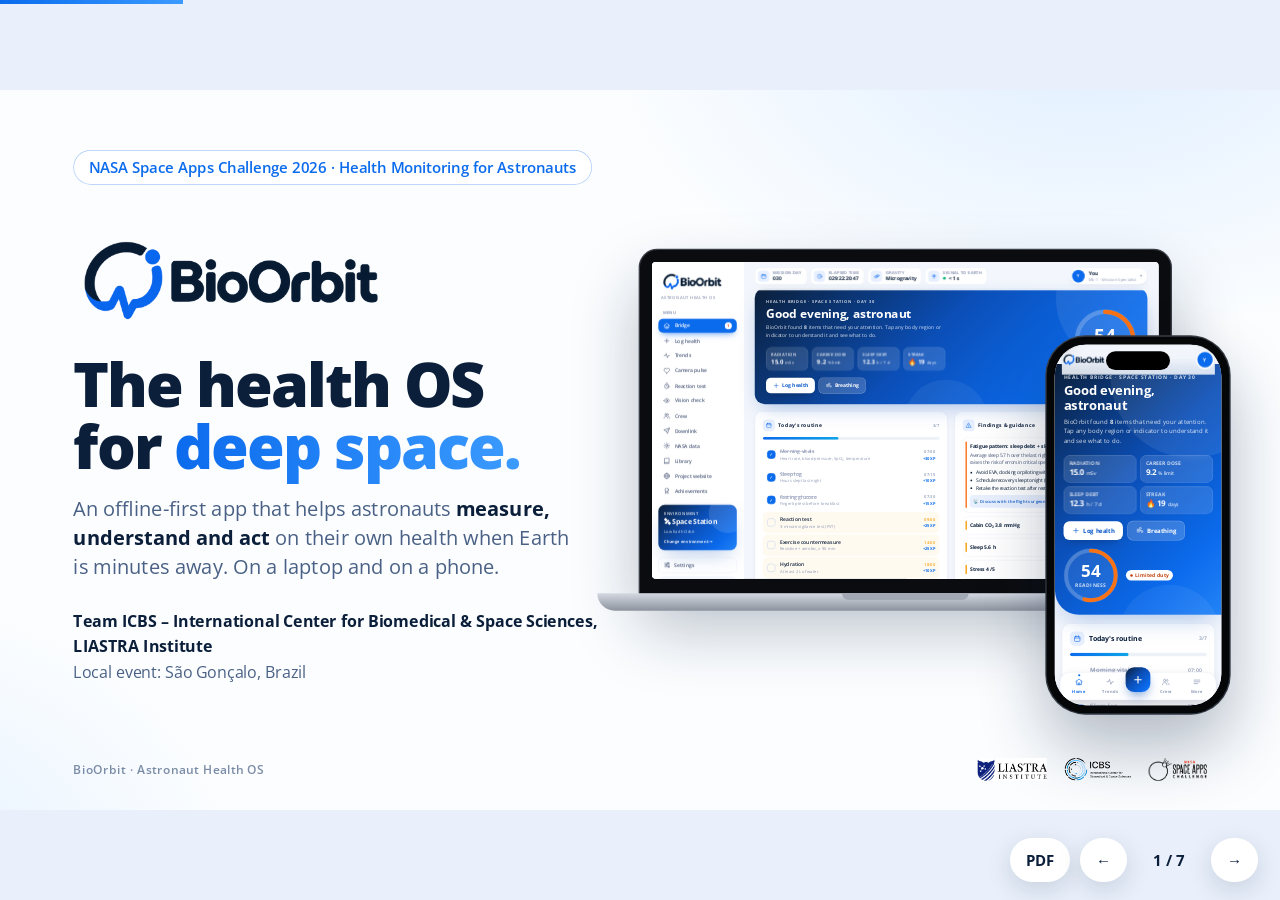
==== commit 32f23c6b: "Remove member name from slides, PDF and docs" ====
--- a/slides/index.html
+++ b/slides/index.html
@@ -95,7 +95,7 @@
     <img class="rv d1" src="../assets/img/bioorbit-logo.webp" alt="BioOrbit" style="width:470px;margin-top:64px;display:block">
     <h1 class="rv d2" style="margin-top:30px">The health OS<br>for <span class="grad">deep space.</span></h1>
     <p class="lead rv d3" style="margin-top:26px;width:760px">An offline-first app that helps astronauts <b>measure, understand and act</b> on their own health when Earth is minutes away. On a laptop and on a phone.</p>
-    <div class="rv d4" style="margin-top:40px;font-size:24px;line-height:1.6;width:800px"><b>Team ICBS – International Center for Biomedical &amp; Space Sciences, LIASTRA Institute</b><br><span style="color:var(--muted)">Member: Marina Corrêa Freitas · Local event: São Gonçalo, Brazil</span></div>
+    <div class="rv d4" style="margin-top:40px;font-size:24px;line-height:1.6;width:800px"><b>Team ICBS – International Center for Biomedical &amp; Space Sciences, LIASTRA Institute</b><br><span style="color:var(--muted)">Local event: São Gonçalo, Brazil</span></div>
     <div class="laptop rv d2" style="left:960px;top:240px"><div class="lid"><div class="fw" data-w="1440" data-h="900" data-dw="760" data-tour="bridge@0>380|trends@0>200|nasa@0>300"></div></div><div class="base"></div></div>
     <div class="phone rv d3" style="left:1570px;top:370px"><div class="isl"></div><div class="fw" data-w="390" data-h="844" data-dw="250" data-tour="bridge@0>1500"></div></div>
   </div>
@@ -202,7 +202,7 @@
       </div>
     </div>
   </div>
-  <div class="foot"><span>Team ICBS · LIASTRA Institute · Marina Corrêa Freitas</span><span style="display:flex;gap:26px;align-items:center"><img src="../assets/img/liastra-logo.png" alt="LIASTRA"><img src="../assets/img/icbs-logo.webp" alt="ICBS" style="height:42px"><img src="../assets/img/space-apps-logo.png" alt="NASA Space Apps Challenge"></span></div>
+  <div class="foot"><span>Team ICBS · LIASTRA Institute</span><span style="display:flex;gap:26px;align-items:center"><img src="../assets/img/liastra-logo.png" alt="LIASTRA"><img src="../assets/img/icbs-logo.webp" alt="ICBS" style="height:42px"><img src="../assets/img/space-apps-logo.png" alt="NASA Space Apps Challenge"></span></div>
 </section>
 </div>
 
